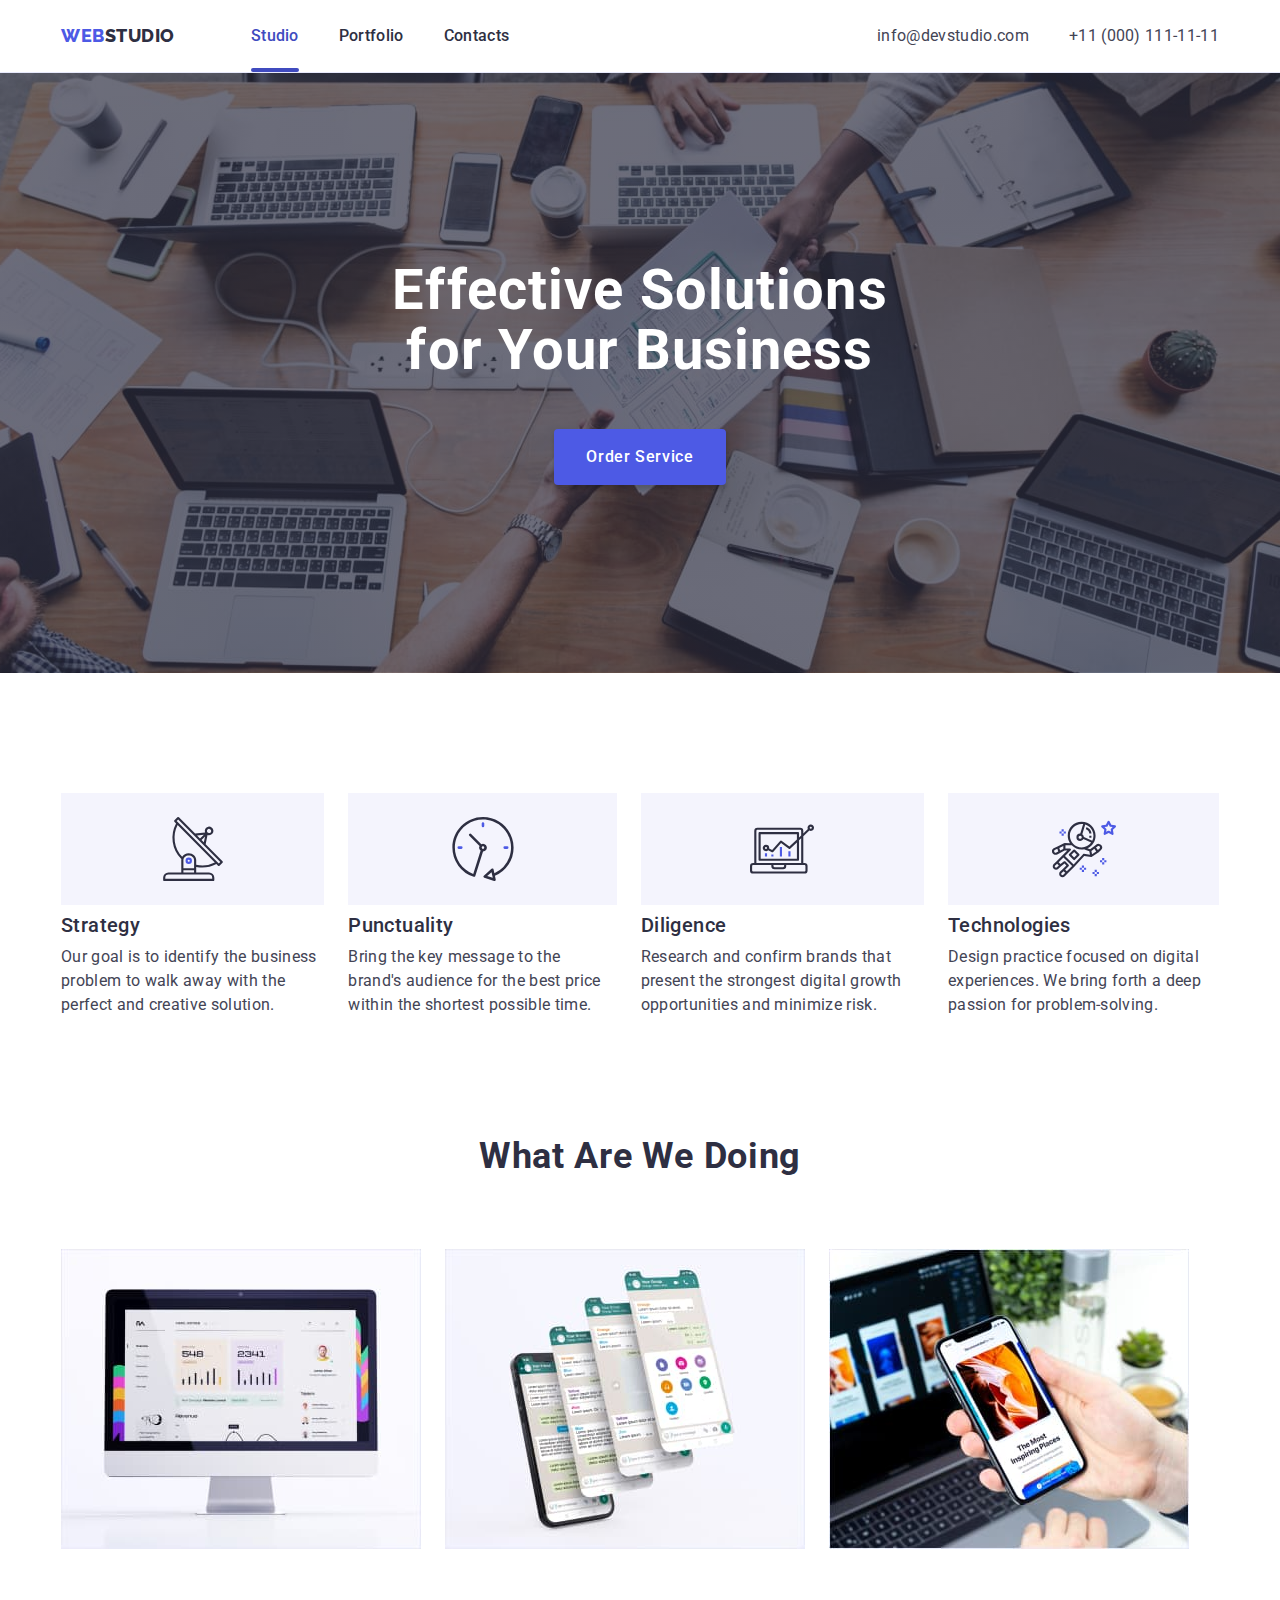
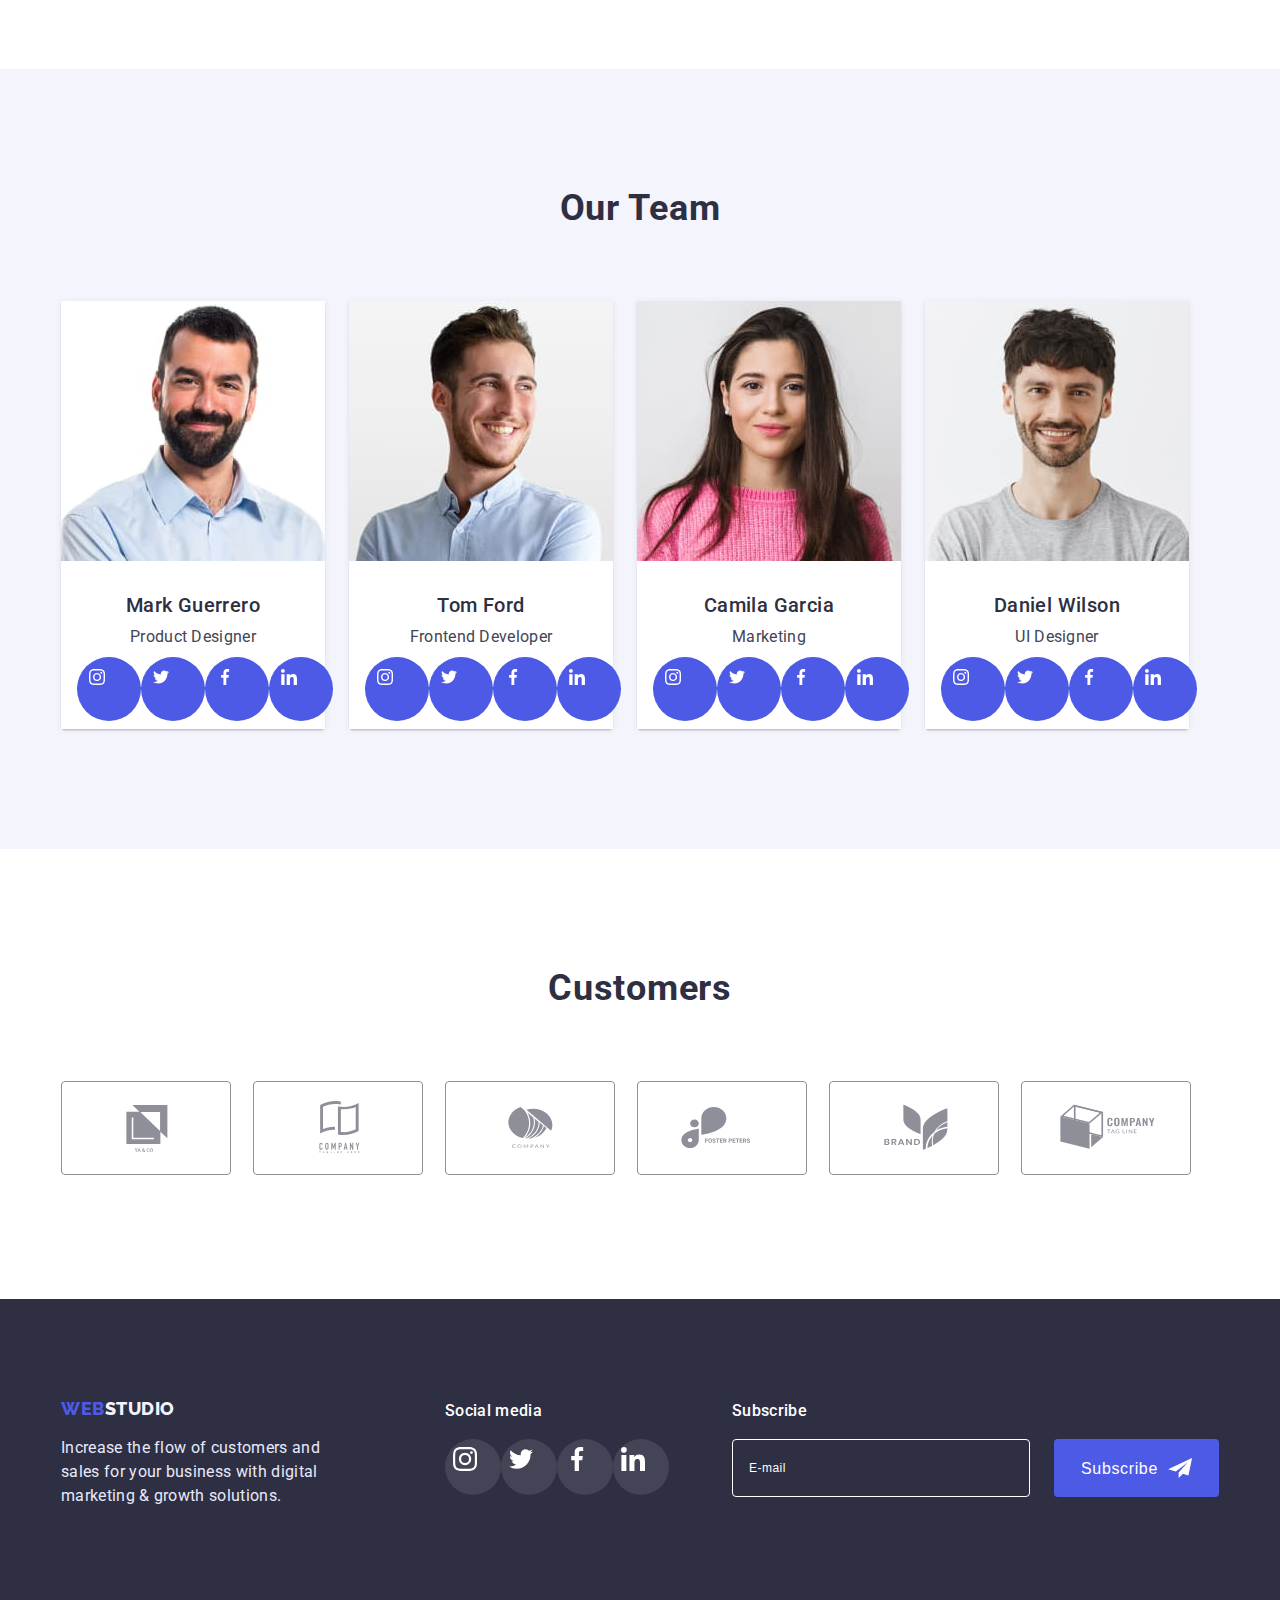
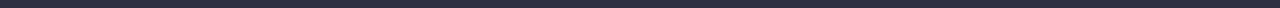
==== index.html @ dc3c27eb "Initial commit" ====
<!DOCTYPE html>
<html lang="en">
<head>
    <meta charset="UTF-8">
    <meta http-equiv="X-UA-Compatible" content="IE=edge">
    <meta name="viewport" content="width=device-width, initial-scale=1.0">
    <title>WebStudio</title>
    <link rel="stylesheet" href="https://cdnjs.cloudflare.com/ajax/libs/modern-normalize/1.1.0/modern-normalize.min.css"
        integrity="sha512-wpPYUAdjBVSE4KJnH1VR1HeZfpl1ub8YT/NKx4PuQ5NmX2tKuGu6U/JRp5y+Y8XG2tV+wKQpNHVUX03MfMFn9Q=="
        crossorigin="anonymous" referrerpolicy="no-referrer" />
    <link rel="preconnect" href="https://fonts.googleapis.com">
    <link rel="preconnect" href="https://fonts.gstatic.com" crossorigin>
    <link href="https://fonts.googleapis.com/css2?family=Raleway:wght@800&family=Roboto:wght@400;500;700;900&display=swap"
        rel="stylesheet">
    <link rel="stylesheet" href="./css/styles.css">
</head>
<body>
<header class="header">
    <div class="container header-flex">
        <nav class="header-navigation nav-flex">
            <a href="./index.html" class="header-logo link"><span class="header-partlogo">Web</span>Studio</a>
            <ul class="header-first list">
                <li class="header-item"> <a href="./index.html" class="header-link link active" >Studio</a></li>
                <li class="header-item"> <a href="./portfolio.html" class="header-link link">Portfolio</a></li>
                <li class="header-item"> <a href="" class="header-link link">Contacts</a></li>
            </ul>
        </nav>
        <address>
            <ul class="header-list list">
                <li class="header-address"> <a class="header-mail link"
                        href="mailto:info@devstudio.com">info@devstudio.com</a> </li>
                <li class="header-address"> <a class="header-tel link" href="tel:+110001111111">+11 (000) 111-11-11</a>
                </li>
            </ul>
        </address>
    </div>
</header>
    <main>
        <section class="hero">
            <div class="container">
            <h1 class="title-hero">Effective Solutions for Your Business</h1>
            <button class="button-hero" type="button" data-modal-open>Order Service</button>
            </div>
        </section>
        <section class="about">
            <div class="container">
       <h2 class="visually-hidden">Section2</h2>
            <ul class="about-list list">
            <li class="about-item icon-antenna">
                <h3 class="about-subtitle">Strategy</h3>
                <p class="about-text">
                Our goal is to identify the business problem to walk away with the perfect and creative solution.
                </p>
            </li>
            <li class="about-item icon-clock">
                <h3 class="about-subtitle">Punctuality</h3>
                <p class="about-text">
                Bring the key message to the brand's audience for the best price within the shortest possible time.
                </p>
            </li>
            <li class="about-item icon-diagramm">
                <h3 class="about-subtitle">Diligence</h3>
                <p class="about-text">
                Research and confirm brands that present the strongest digital growth opportunities and minimize risk.
                </p>
            </li>
            <li class="about-item icon-astronaut">
                <h3 class="about-subtitle">Technologies</h3>
                <p class="about-text">
                Design practice focused on digital experiences. We bring forth a deep passion for problem-solving.
                </p>
            </li>
        </ul>
            </div>
        </section>
        <section class="activity"> 
            <div class="container">
        <h2 class="activity-title">What are we doing</h2>
        <ul class="activity-list list">
            <li class="activity-item"><img src="./images/img1.jpg" alt="monitor" width="360"></li>
            <li class="activity-item"><img src="./images/img2.jpg" alt="screen" width="360"></li>
            <li class="activity-item"><img src="./images/img3.jpg" alt="phone" width="360"></li>
        </ul>
        </div>
        </section>
         <section class="team">
            <div class="container">
        <h2 class="team-title">Our Team</h2>
        <ul class="team-list list">
            <li class="team-item">
                <img src="./images/img(4).jpg" alt="member of team" width="264">
                <div class="part-card"><h3 class="team-subtitle">Mark Guerrero</h3> 
                <p class="team-text">Product Designer</p>
                <ul class="part-card-list list">
                 <li class="part-card-item"><a href="" class="part-card-link link"><svg class="part-card-icon" width="16px" height="16px">
                    <use href="./images/symbol-defs.svg#icon-instagram"></use>
                </svg></a></li>
                 <li class="part-card-item"><a href="" class="part-card-link link"><svg class="part-card-icon" width="16px" height="16px">
                    <use href="./images/symbol-defs.svg#icon-twitter"></use>
                </svg></a></li>
                 <li class="part-card-item"><a href="" class="part-card-link link"><svg class="part-card-icon" width="16px" height="16px">
                    <use href="./images/symbol-defs.svg#icon-facebook"></use>
                </svg></a></li>
                 <li class="part-card-item"><a href="" class="part-card-link link"><svg class="part-card-icon" width="16px" height="16px">
                    <use href="./images/symbol-defs.svg#icon-linkedin"></use>
                </svg></a></li>
                </ul>
                </div>
            </li>
            <li class="team-item">
                <img src="./images/img(1)(1).jpg" alt="member of team" width="264">
                <div class="part-card"><h3 class="team-subtitle">Tom Ford</h3>
                <p class="team-text">Frontend Developer</p>
                <ul class="part-card-list list">
                 <li class="part-card-item"><a href="" class="part-card-link link"><svg class="part-card-icon" width="16px" height="16px">
                    <use href="./images/symbol-defs.svg#icon-instagram"></use>
                </svg></a></li>
                 <li class="part-card-item"><a href="" class="part-card-link link"><svg class="part-card-icon" width="16px" height="16px">
                    <use href="./images/symbol-defs.svg#icon-twitter"></use>
                </svg></a></li>
                 <li class="part-card-item"><a href="" class="part-card-link link"><svg class="part-card-icon" width="16px" height="16px">
                    <use href="./images/symbol-defs.svg#icon-facebook"></use>
                </svg></a></li>
                 <li class="part-card-item"><a href="" class="part-card-link link"><svg class="part-card-icon" width="16px" height="16px">
                    <use href="./images/symbol-defs.svg#icon-linkedin"></use>
                </svg></a></li>
                </ul>
                </div>
            </li>
            <li class="team-item">
                <img src="./images/img(2)(1).jpg" alt="member of team" width="264">
                <div class="part-card"><h3 class="team-subtitle">Camila Garcia</h3> 
                <p class="team-text">Marketing</p>
                <ul class="part-card-list list">
                 <li class="part-card-item"><a href="" class="part-card-link link"><svg class="part-card-icon" width="16px" height="16px">
                    <use href="./images/symbol-defs.svg#icon-instagram"></use>
                </svg></a></li>
                 <li class="part-card-item"><a href="" class="part-card-link link"><svg class="part-card-icon" width="16px" height="16px">
                    <use href="./images/symbol-defs.svg#icon-twitter"></use>
                </svg></a></li>
                 <li class="part-card-item"><a href="" class="part-card-link link"><svg class="part-card-icon" width="16px" height="16px">
                    <use href="./images/symbol-defs.svg#icon-facebook"></use>
                </svg></a></li>
                 <li class="part-card-item"><a href="" class="part-card-link link"><svg class="part-card-icon" width="16px" height="16px">
                    <use href="./images/symbol-defs.svg#icon-linkedin"></use>
                </svg></a></li>
                </ul>
                </div>
            </li>
            <li class="team-item">
                <img src="./images/img(3)(1).jpg" alt="member of team" width="264">
                <div class="part-card"><h3 class="team-subtitle">Daniel Wilson</h3> 
                <p class="team-text">UI Designer</p>
                <ul class="part-card-list list">
                 <li class="part-card-item"><a href="" class="part-card-link link"><svg class="part-card-icon" width="16px" height="16px">
                    <use href="./images/symbol-defs.svg#icon-instagram"></use>
                </svg></a></li>
                 <li class="part-card-item"><a href="" class="part-card-link link"><svg class="part-card-icon" width="16px" height="16px">
                    <use href="./images/symbol-defs.svg#icon-twitter"></use>
                </svg></a></li>
                 <li class="part-card-item"><a href="" class="part-card-link link"><svg class="part-card-icon" width="16px" height="16px">
                    <use href="./images/symbol-defs.svg#icon-facebook"></use>
                </svg></a></li>
                 <li class="part-card-item"><a href="" class="part-card-link link"><svg class="part-card-icon" width="16px" height="16px">
                    <use href="./images/symbol-defs.svg#icon-linkedin"></use>
                </svg></a></li>
                </ul>
                </div>
            </li>
        </ul>
        </div>
        </section>
        <section class="customers">
            <div class="container">
            <h2 class="customers-title">Customers</h2>
            <ul class="customers-list list">
            <li class="customers-item"><a href="" class="customers-link link">
                <svg class="customers-icon"><use href="./images/symbol-defs.svg#icon-Logo"></use></svg>
            </a>
            </li>
            <li class="customers-item"><a href="" class="customers-link link">
                <svg class="customers-icon">
                    <use href="./images/symbol-defs.svg#icon-Logo-1"></use>
                </svg>
            </a>
            </li>
            <li class="customers-item"><a href="" class="customers-link link">
                <svg class="customers-icon">
                    <use href="./images/symbol-defs.svg#icon-Logo-2"></use>
                </svg>
            </a>
            </li>
            <li class="customers-item"><a href="" class="customers-link link">
                <svg class="customers-icon">
                    <use href="./images/symbol-defs.svg#icon-Logo-3"></use>
                </svg>
                </a>
            </li>
            <li class="customers-item"><a href="" class="customers-link link">
                <svg class="customers-icon">
                    <use href="./images/symbol-defs.svg#icon-Logo-4"></use>
                </svg>
                </a>
            </li>
            <li class="customers-item"><a href="" class="customers-link link">
                <svg class="customers-icon">
                    <use href="./images/symbol-defs.svg#icon-Logo-5"></use>
                </svg>
                </a>
            </li>
            
            </ul>

            </div>
        </section>
    </main>
    <footer class="footer">
        <div class="container footer-constraction">
        <div class="footer-first-part">   
        <a class="footer-logo link" href="./index.html"><span class="footer-partlogo">Web</span>Studio</a>
        <p class="footer-text">Increase the flow of customers and sales for your business with digital marketing & growth solutions.</p>
        </div>
        <div class="footer-seecondary-part">
        <p class="footer-subtitle">Social media</p>
        <ul class="footer-list list">
            <li class="footer-item"><a href="" class="footer-link link"><svg class="footer-icon" width="24px"
                        height="24px">
                        <use href="./images/symbol-defs.svg#icon-instagram"></use>
                    </svg></a></li>
            <li class="footer-item"><a href="" class="footer-link link"><svg class="footer-icon" width="24px"
                        height="24px">
                        <use href="./images/symbol-defs.svg#icon-twitter"></use>
                    </svg></a></li>
            <li class="footer-item"><a href="" class="footer-link link"><svg class="footer-icon" width="24px"
                        height="24px">
                        <use href="./images/symbol-defs.svg#icon-facebook"></use>
                    </svg></a></li>
            <li class="footer-item"><a href="" class="footer-link link"><svg class="footer-icon" width="24px"
                        height="24px">
                        <use href="./images/symbol-defs.svg#icon-linkedin"></use>
                    </svg></a></li>
        </ul>
        </div>
        <div class="footer-third-part">
        <form class="footer-form">
            <label for="emailf" class="footer-label">Subscribe</label>
            <div class="footer-form-flex">
            <input type="email" name="email-footer" id="emailf" class="footer-input" placeholder="E-mail" required>
            <button type="submit" class="footer-form-button">Subscribe<svg class="footer-form-icon" width="24px" height="20px"><use href="./images/symbol-defs-forms.svg#icon-send"></use></svg></button>
            </div>
        </form>
        </div>
        </div>
    </footer>
    <div class="backdrop is-hidden" data-modal>
        <div class="modal">
             <button class="modal-bottom" type="button" data-modal-close><svg class="modal-icon" width="8px" height="8px">
                <use href="./images/symbol-defs-forms.svg#icon-Vector"></use>
            </svg> </button>
             <h3 class="modal-title">Leave your contacts and we will call you back</h3>
             <form class="modal-form">
                <div class="form-group">
                <label for="name" class="modal-label">Name</label>
                <input type="text" name="name" id="name" class="modal-input" required>
                <svg class="modal-form-icon" width="18px" height="24px">
                    <use href="./images/symbol-defs-forms.svg#icon-person-black"></use></svg>
                </div>
                <div class="form-group">
                <label for="phone" class="modal-label">Phone</label>
                <input type="tel" name="phone" id="phone" class="modal-input" required>
                <svg class="modal-form-icon" width="18px" height="24px">
                    <use href="./images/symbol-defs-forms.svg#icon-phone-black"></use>
                </svg>
                </div>
                <div class="form-group">
                <label for="email" class="modal-label">Email</label>
                <input type="email" name="email" id="email" class="modal-input" required>
                <svg class="modal-form-icon" width="18px" height="24px">
                    <use href="./images/symbol-defs-forms.svg#icon-email-black"></use>
                </svg>
                </div>
                <label for="message" class="modal-label">Comment</label>
                <textarea name="message" id="message" placeholder="Text input" class="modal-textarea"></textarea>
                <input type="checkbox" class="modal-checkbox visually-hidden" id="policy" name="policy">
                <label for="policy" class="modal-checkbox-label">I accept the terms and conditions of the<a class="modal-policy" href="">Privacy Policy</a></label>
                <button type="submit" class="modal-bottom-form">Send</button>
             </form>


        </div>
    </div>
    <script src="./js/modal.js"></script>
</body>
</html>
---- css/styles.css ----
/* index.html */

:root{
    --secondary-title-color: #2E2F42;
    --main-subtitle-color:  #2E2F42;
    --main-text-color:  #434455;
    --secondary-font: 'Raleway', san-serif;
    --accent-color:#404BBF;
    --main-background: #FFFFFF;
    --transition-duration: 250ms;
    --transition-timing: cubic-bezier(0.4, 0, 0.2, 1);
}

body{
    background-color: --main-background;
    font-family: "Roboto", sans-serif;
    color:var(--main-subtitle-color);
    margin: 0;
}

.list{
list-style: none;
padding: 0;
margin: 0;

}
.link{
    text-decoration: none;
}
.container{
    max-width: 1158px;
    margin: 0 auto;
    padding-left: 15px;
    padding-right: 15px;

}

.visually-hidden {
    position: absolute;
    width: 1px;
    height: 1px;
    margin: -1px;
    border: 0;
    padding: 0;

    white-space: nowrap;
    clip-path: inset(100%);
    clip: rect(0 0 0 0);
    overflow: hidden;
}

h1,h2,h3,h4,p,ul {
margin:0;}

img{
    display:block;
    max-width:100%;
    height: auto;
} 
    /* header */
.header{
    border-bottom:1px solid #E7E9FC;
    
 
}
.header-logo {
    color: inherit;
    font-family: var(--secondary-font);
        font-weight: 800;
        font-size: 18px;
        line-height: 1.33;
        letter-spacing: 0.03em;
        text-transform: uppercase;
        margin-right: 76px;
        padding: 24px 0;
    
}
.header-partlogo {
 color: #4D5AE5;   
}

.header-first {
    display: flex;

}

.header-item:not(:last-child) {
    margin-right: 40px;

}

.header-list {
    display: flex;

}

.header-address:not(:last-child) {
    margin-right: 40px;
  
}
 
.nav-flex {
    display: flex;
   
}

.header-flex{
    display: flex;
}
 
address {
margin-left: auto;
}

   
.header-link {
    font-weight: 500;
        font-size: 16px;
        line-height: 1.5;
        letter-spacing: 0.02em;
        color: inherit;
        padding: 24px 0;
        display: block;
        position:relative;
        transition: color var(--transition-duration) var(--transition-timing);
}
.header-link.active{
    color:var(--accent-color);
}

.header-link.active::after{
    content: '';
    width: 100%;
    height: 4px;
    border-radius: 2px;
    background-color:var(--accent-color);
    position:absolute;
    left: 0;
    bottom: 0;

}

.header-link:hover,
.header-link:focus {
    color:var(--accent-color);
}

.header-mail {
    font-style: normal;
        font-weight: 400;
        font-size: 16px;
        line-height: 1.5;
        letter-spacing: 0.02em;
        color:var(--main-text-color);
        display: block;
        padding: 24px 0;
        transition: color var(--transition-duration) var(--transition-timing);
}
.header-mail:hover,
.header-mail:focus {
    color: var(--accent-color);
}

.header-tel {
    font-style: normal;
    font-weight: 400;
    font-size: 16px;
    line-height: 1.5;
    letter-spacing: 0.02em;
    color: var(--main-text-color);
    padding: 24px 0;
    display: block;
    transition: color var(--transition-duration) var(--transition-timing);
}

.header-tel:hover,
.header-tel:focus{
    color:var(--accent-color);
}
 
    /* Section Hero */

.hero {
    background-color: #2E2F42; 
    padding: 188px 0;
    background-image: linear-gradient(to right, rgba(46, 47, 66, 0.7), rgba(46, 47, 66, 0.7)), url(../images/hero-background.jpg);
    background-repeat: no-repeat;
    background-position: center;
    background-size: cover;
    max-width: 1440px;
    margin:0 auto; 

}

.title-hero {
    font-weight: 700;
    font-size: 56px;
    line-height: 1.07;
    text-align: center;
    letter-spacing: 0.02em;
    color: #FFFFFF;
    margin-bottom: 48px;
    width: 496px;
    margin-left: auto;
    margin-right: auto;
}

.button-hero {
    font-family:inherit;
    font-style: normal;
    font-weight: 500;
    font-size: 16px;
    line-height: 1.5;
    align-items: center;
    letter-spacing: 0.04em;
    color: #FFFFFF;
    background-color: #4D5AE5;
    box-shadow: 0px 4px 4px rgba(0, 0, 0, 0.15);
    border-radius: 4px;
    cursor: pointer;
    text-align: center;
    padding: 16px 32px;
    border: none;
    margin-left: auto;
    margin-right: auto;
    display: block;
    transition: background-color var(--transition-duration) var(--transition-timing);
   
    
}

 .button-hero:hover,
 .button-hero:focus {
     background-color: var(--accent-color);
 }

 

    /* Section about */

.about{
    padding: 120px 0;
}

.about-subtitle {
    font-weight: 500;
    font-size: 20px;
    line-height: 1.2;
    letter-spacing: 0.02em;
    margin-bottom: 8px;
  }

.about-text {
    font-weight: 400;
    font-size: 16px;
    line-height: 1.5;
    letter-spacing: 0.02em;    
    color:var(--main-text-color);
}

.about-list{
    display:flex;

}
 .about-item:not(:last-child) {
     margin-right: 24px;}

.about-item::before{
    content: '';
    display: block; 
    height: 112px;
    background-color: #F4F4FD;
    margin-bottom: 8px;
    background-repeat: no-repeat;
    background-position: center;
}

.icon-antenna::before{
    background-image: url(../images/antenna.svg);
    background-size: 64px;
}
.icon-clock::before {
    background-image: url(../images/clock.svg);
    background-size: 64px;
}
.icon-diagramm::before {
    background-image: url(../images/diagram.svg);
    background-size: 64px;
}
.icon-astronaut::before{
    background-image: url(../images/astronaut.svg);
    background-size: 64px;
}
    /* Section activity */

.activity {
padding-bottom: 120px;

}
.activity-title {
    font-weight: 700;
    font-size: 36px;
    line-height: 1.11;
    text-align: center;
    letter-spacing: 0.02em;
    text-transform: capitalize;   
    margin-bottom: 72px;
}
.activity-list {
    display: flex;
}
.activity-item:not(:last-child) {
    margin-right: 24px;
}

    /* Section team */

        .team {
            background-color: #F4F4FD;
            padding: 120px 0;
        }
    
        .team-title { 
            font-weight: 700;
            font-size: 36px;
            line-height: 1.11;
            text-align: center;
            letter-spacing: 0.02em;
            text-transform: capitalize;
            margin-bottom: 72px;
            }
    
        .team-subtitle {
            font-weight: 500;
            font-size: 20px;
            line-height: 1.2;
            text-align: center;
            letter-spacing: 0.02em;
            margin-bottom: 8px;
        }
    
        .team-text {
            font-weight: 400;
            font-size: 16px;
            line-height: 1.5;
            text-align: center;
            letter-spacing: 0.02em;        
            color:var(--main-text-color);
            margin-bottom: 8px;
        }

        .team-list{
            display:flex;
        }
        .team-item{
             box-shadow: 0px 1px 6px rgba(46, 47, 66, 0.08), 0px 1px 1px rgba(46, 47, 66, 0.16), 0px 2px 1px rgba(46, 47, 66, 0.08);
             border-radius: 0px 0px 4px 4px;
        }
        .team-item:not(:last-child) {
            margin-right: 24px;}

        .team-item > .part-card {
            padding: 32px 16px;
            background-color: #FFFFFF;
            }
            
        .part-card-list{
            display: flex;
        }
        .part-card-item{
            height: 40px;
            width: 40px;
        }
        .part-card-item:not(:last-child){
            margin-right: 24px;
        }
        .part-card-link{
            display:inline-block;
            width: 100%;
            height: 100%;
            border-radius: 50%;
            background-color: #4D5AE5;
            padding:12px 12px;
            color:#FFFFFF;
            transition: background-color var(--transition-duration) var(--transition-timing);
        }

        .part-card-link:hover, .part-card-link:focus{
            background-color:#404BBF;
        }
        .part-card-icon{
         fill: currentColor;
        }

        /* Section Customers */

        .customers{
            padding:120px 0 130px;
        }
        .customers-title{
            font-weight: 700;
            font-size: 36px;
            line-height: 1.11;
            text-align: center;
            letter-spacing: 0.02em;
            text-transform: capitalize;
            margin-bottom: 72px;
        }
        .customers-list{
            display:flex;
        }
        .customers-item{
            width:  168px;
            height: 88px;
        }

        .customers-item:not(:last-child){
            margin-right: 24px;
        }

        .customers-link{
            display:inline-block;
            max-width: 100%;
            max-height: 100%;
            padding: 16px 32px;
            border: 1px solid #8E8F99;
            border-radius: 4px;
            color:#8e8f99;
            transition: color var(--transition-duration) var(--transition-timing), border var(--transition-duration) var(--transition-timing);
        }
        .customers-link:hover, .customers-link:focus{
            border: 1px solid #404BBF;
            color:#404BBF;
           
        }

        
        .customers-icon{
            width: 104px;
            height: 56px;
            fill:currentColor;
          
        }
          

        /* Footer */

        .footer {
            background-color: #2E2F42;
            padding: 100px 0;
                }
                
        
        .footer-logo {
            font-family: var(--secondary-font);
            font-style: normal;
            font-weight: 800;
            font-size: 18px;
            line-height: 1.16;
            display: flex;
            align-items: center;
            letter-spacing: 0.03em;
            text-transform: uppercase;
            color: #F4F4FD;
            margin-bottom: 16px;
                }
        
        .footer-partlogo {
        color: #4D5AE5;
                }
        
        .footer-text {
            font-weight: 400;
            font-size: 16px;
            line-height: 1.5;    
            letter-spacing: 0.02em;
            color: #E7E9FC;
            display: inline-block;
            width:264px;
        }

        .footer-subtitle{
            font-weight: 500;
            font-size: 16px;
            line-height: 1.5;
            letter-spacing: 0.02em;
            color: #FFFFFF;
            margin-bottom: 16px;
        }

        .footer-constraction{
            display:flex;
        }

        .footer-first-part{
            margin-right: 120px;
        }
        
        .footer-list {
            display: flex;}

        .footer-item {
            height: 40px;
            width: 40px;
        }

        .footer-item:not(:last-child){
            margin-right: 16px;
        }
            
        .footer-link {
            display: inline-block;
            width: 100%;
            height: 100%;
            border-radius: 50%;
            background-color: #FFFFFF1A;
            padding: 8px 8px;
            color: #FFFFFF;
            transition: background-color var(--transition-duration) var(--transition-timing);
        }

        .footer-link:hover,
        .footer-link:focus {
            background-color: #31D0AA;}
            
        .footer-icon {
            fill: currentColor;
                 }
        .footer-third-part{
            margin-left: auto;
        }
        .footer-label{
            font-family: 'Roboto';
            font-style: normal;
            font-weight: 500;
            font-size: 16px;
            line-height: 24px;
            letter-spacing: 0.02em;
            color: #FFFFFF;
            margin-bottom: 16px;
            display:block;
        }
        .footer-input{
            width: 264px;
            height: 40px;
            border: 1px solid #FFFFFF;
            border-radius: 4px;
            outline: transparent;
            background-color: #2E2F42;
            color: #FFFFFF;
            padding: 8px 16px;
            margin-right: 24px;
            
        }
        .footer-input::placeholder{
            font-weight: 400;
            font-size: 12px;
            line-height: 24px;
            display: flex;
            align-items: center;
            letter-spacing: 0.04em;
            color: #FFFFFF;
        }
        .footer-form-flex{
            display:flex;
        }
        .footer-form-button{
            font-weight: 500;
            font-size: 16px;
            line-height: 1.5;
            letter-spacing: 0.04em;
            color: #FFFFFF;
            background-color: #4D5AE5;
            border-radius: 4px;
            cursor: pointer;
            padding: 8px 24px;
            border: none;
            width: 165px;
        
        }
        .footer-form-button:hover {
            background-color: var(--accent-color);
            transition: background-color var(--transition-duration) var(--transition-timing);

        }
        .footer-form-icon{

            transform: translateY(20%); 
            margin-left: 10px;
         
        }
    /* Portfolio */
    
    .portfolio {
        padding: 96px 0 120px;
    }

        .portfolio-button{
            padding: 12px 24px;
            font-family:inherit;
            font-style: normal;
            font-weight: 500;
            font-size: 16px;
            line-height: 1.5;
            display: flex;
            align-items: center;
            text-align: center;
            letter-spacing: 0.04em;
            color: #4D5AE5;
            background: #F4F4FD;
            border: 1px solid #E7E9FC;
            border-radius: 4px;
            cursor: pointer;
            transition: color var(--transition-duration) var(--transition-timing), 
            background-color var(--transition-duration) var(--transition-timing), 
            border var(--transition-duration) var(--transition-timing),
            box-shadow var(--transition-duration) var(--transition-timing);
                }
        .portfolio-button:hover,
        .portfolio-button:focus {
            color: #FFFFFF;
            background-color:var(--accent-color);
            box-shadow: 0px 3px 1px rgba(0, 0, 0, 0.1),
                0px 2px 1px rgba(0, 0, 0, 0.08),
                0px 2px 2px rgba(0, 0, 0, 0.12);
            border: 1px solid var(--accent-color);
                }

        .portfolio-subtitle{
            color:var(--main-subtitle-color);
            font-weight: 500;
            font-size: 20px;
            line-height: 1.2;
            letter-spacing: 0.02em;
                }
        .portfolio-text{
            font-weight: 400;
            font-size: 16px;
            line-height: 1.5;
            letter-spacing: 0.02em;
            color: var(--main-text-color);
                }
        .portfolio-link{
            display: block;
            transition: box-shadow var(--transition-duration) var(--transition-timing);
            
        }
        .portfolio-link:hover{
        box-shadow: 0px 1px 6px rgba(46, 47, 66, 0.08),
                0px 1px 1px rgba(46, 47, 66, 0.16),
                0px 2px 1px rgba(46, 47, 66, 0.08);
        
        }

        .portfolio-list-btn{
            display:flex;
            padding-left: 0;
            margin-bottom: 72px;
            justify-content: center;
            
        }

       
        .portfolio-item-btn:not(:last-child) {
            margin-right: 24px;

        }
 
        .portfolio-list{
            display: flex;
            flex-wrap: wrap;
        
        }
        
        .portfolio-item {
           width: 360px; 
           margin-right: 24px;  
           margin-bottom: 48px;
          
        }
        .portfolio-item:nth-child(3n){
            margin-right: 0; }

        .portfolio-item:nth-last-child(-n + 3) {
            margin-bottom: 0;
                }

                
.portfolio-link > .part-card {
            padding:32px 16px; 
            border-bottom: 1px solid #E7E9FC;
            border-left: 1px solid #E7E9FC;
            border-right: 1px solid #E7E9FC;


        }
        .cardoverlay{
        position: relative; 
        overflow: hidden; 
       }
        
        .nonvisieble{
        font-weight: 400;
        font-size: 16px;
        line-height: 1.5;
        letter-spacing: 0.02em;
        color: #F4F4FD;
        position: absolute;
        width: 100%;
        height: 100%;
        top:0;
        transform:translateY(100%) ;
        padding: 40px 32px;
        opacity: 0;
        background-color:#4D5AE5;
        transition: transform var(--transition-duration) var(--transition-timing);
       }
        .portfolio-link:hover .nonvisieble {
            opacity:1;
            transform: translateY(0%);
        }
        .portfolio-link:focus .nonvisieble {
            opacity: 1;
            transform: translateY(0%);
        }
     

        /* Modalka */
        .backdrop{
            position: fixed;
            top:0;
            left:0;
            width:100%;
            height:100%;
            background-color: rgba(46, 47, 66, 0.4);
            opacity: 1;
            transition: opacity var(--transition-duration) var(--transition-timing);

        }
        .backdrop.is-hidden{
            opacity: 0;
            pointer-events: none;
        }

        .backdrop.is-hidden .modal{
            transform: translate(-50%, -50%) scale(0.01);

        }
        .modal{
            position: absolute;
            width: 408px;
            min-height: 576px;
            padding: 72px 24px 24px;
            left: 50%;
            top: 50%; 
            transform: translate(-50%, -50%) scale(1); 
            background: #FCFCFC;
            box-shadow: 0px 1px 1px rgba(0, 0, 0, 0.14), 0px 1px 3px rgba(0, 0, 0, 0.12), 0px 2px 1px rgba(0, 0, 0, 0.2);
            border-radius: 4px;
            transition: transform var(--transition-duration) var(--transition-timing);
        }
        .modal-bottom{
            position: absolute;
            right:24px;
            top:24px;
            width: 24px;
            height: 24px;
            border-radius: 50%;
            background-color: #E7E9FC;
            border: 1px solid rgba(0, 0, 0, 0.1);
            color: black;
            transition: background-color var(--transition-duration) var(--transition-timing);
        
        }
        .modal-icon{
            position:absolute;
            left: 50%;
            top: 50%;
            transform: translate(-50%, -50%);
            fill: currentColor;
            transition: fill var(--transition-duration) var(--transition-timing);

        }
        .modal-bottom:hover, .modal-bottom:hover{
            background-color: var(--accent-color);
            color:#FFFFFF;
        }
        .modal-title {
            font-weight: 500;
            font-size: 16px; 
            line-height: 1.5; 
            text-align: center; 
            letter-spacing: 0.02em;
            color: #2E2F42;  
            margin-bottom: 16px;
        }

        .modal-input{
            width:100%;
            height:40px;
            border: 1px solid rgba(46, 47, 66, 0.4);
            border-radius: 4px;
            padding-left: 38px;
            padding-right: 16px;
            outline: transparent;
            transition: border var(--transition-duration) var(--transition-timing);
        }
        .modal-input:focus{
            border: 1px solid #4D5AE5;
        }
        .modal-input:focus + .modal-form-icon{
            fill:#4D5AE5;

        }
        .modal-textarea{
            width:100%;
            min-height:120px;
            padding:8px 16px;
            margin-bottom: 16px;
            border: 1px solid rgba(46, 47, 66, 0.4);
            border-radius: 4px;
            resize: none;
            outline: transparent;
            transition: border var(--transition-duration) var(--transition-timing);
        }
        .modal-textarea:focus{
            border: 1px solid #4D5AE5;
        }
        .modal-textarea::placeholder{
            font-weight: 400;
            font-size: 12px;
            line-height: 14px;
            letter-spacing: 0.04em;
            color: rgba(46, 47, 66, 0.4);
        }
        .modal-bottom-form{
            font-family: inherit;
                font-style: normal;
                font-weight: 500;
                font-size: 16px;
                line-height: 1.5;
                align-items: center;
                letter-spacing: 0.04em;
                color: #FFFFFF;
                background-color: #4D5AE5;
                box-shadow: 0px 4px 4px rgba(0, 0, 0, 0.15);
                border-radius: 4px;
                cursor: pointer;
                text-align: center;
                padding: 16px 32px;
                border: none;
                margin-left: auto;
                margin-right: auto;
                display: block;
                width: 169px;
                transition: background-color var(--transition-duration) var(--transition-timing);
        }
        .modal-bottom-form:hover,
        .modal-bottom-form:focus {
            background-color: var(--accent-color);
        }
        
        .modal-label{
            font-family: 'Roboto';
            font-style: normal;
            font-weight: 400;
            font-size: 12px;
            line-height: 1.166;
            letter-spacing: 0.04em;
            color: #8E8F99;
            margin-bottom: 4px;
            display: block;
        }
        .form-group{
            position: relative;
            margin-bottom: 8px;
        }

        .modal-form-icon{
            position: absolute;
            left:16px;
            top:27px;
            transition: fill var(--transition-duration) var(--transition-timing);

        }
        .modal-form-icon{
            fill:#2E2F42;
        }
        .modal-checkbox-label{
            font-weight: 400;
            font-size: 12px;
            line-height: 1.166;
            letter-spacing: 0.04em;
            color: #8E8F99;
            display: flex;
            margin-bottom: 24px;
            align-items: center;
        }
        .modal-checkbox-label::before{
            content: "";
            width: 16px;
            height: 16px;
            border: 1px solid rgba(46, 47, 66, 0.4);
            border-radius: 2px;
            margin-right: 8px;
        }
        .modal-checkbox:checked + .modal-checkbox-label::before {
            background-color:#404BBF;
            border: 1px solid#404BBF;
            background-image: url(../images/checked.svg);
            background-repeat: no-repeat;
            background-position: center;
        }
        .modal-policy{
            color:rgba(77, 90, 229, 1);
            font-size: 12px;
            margin-left: 4px;
        }
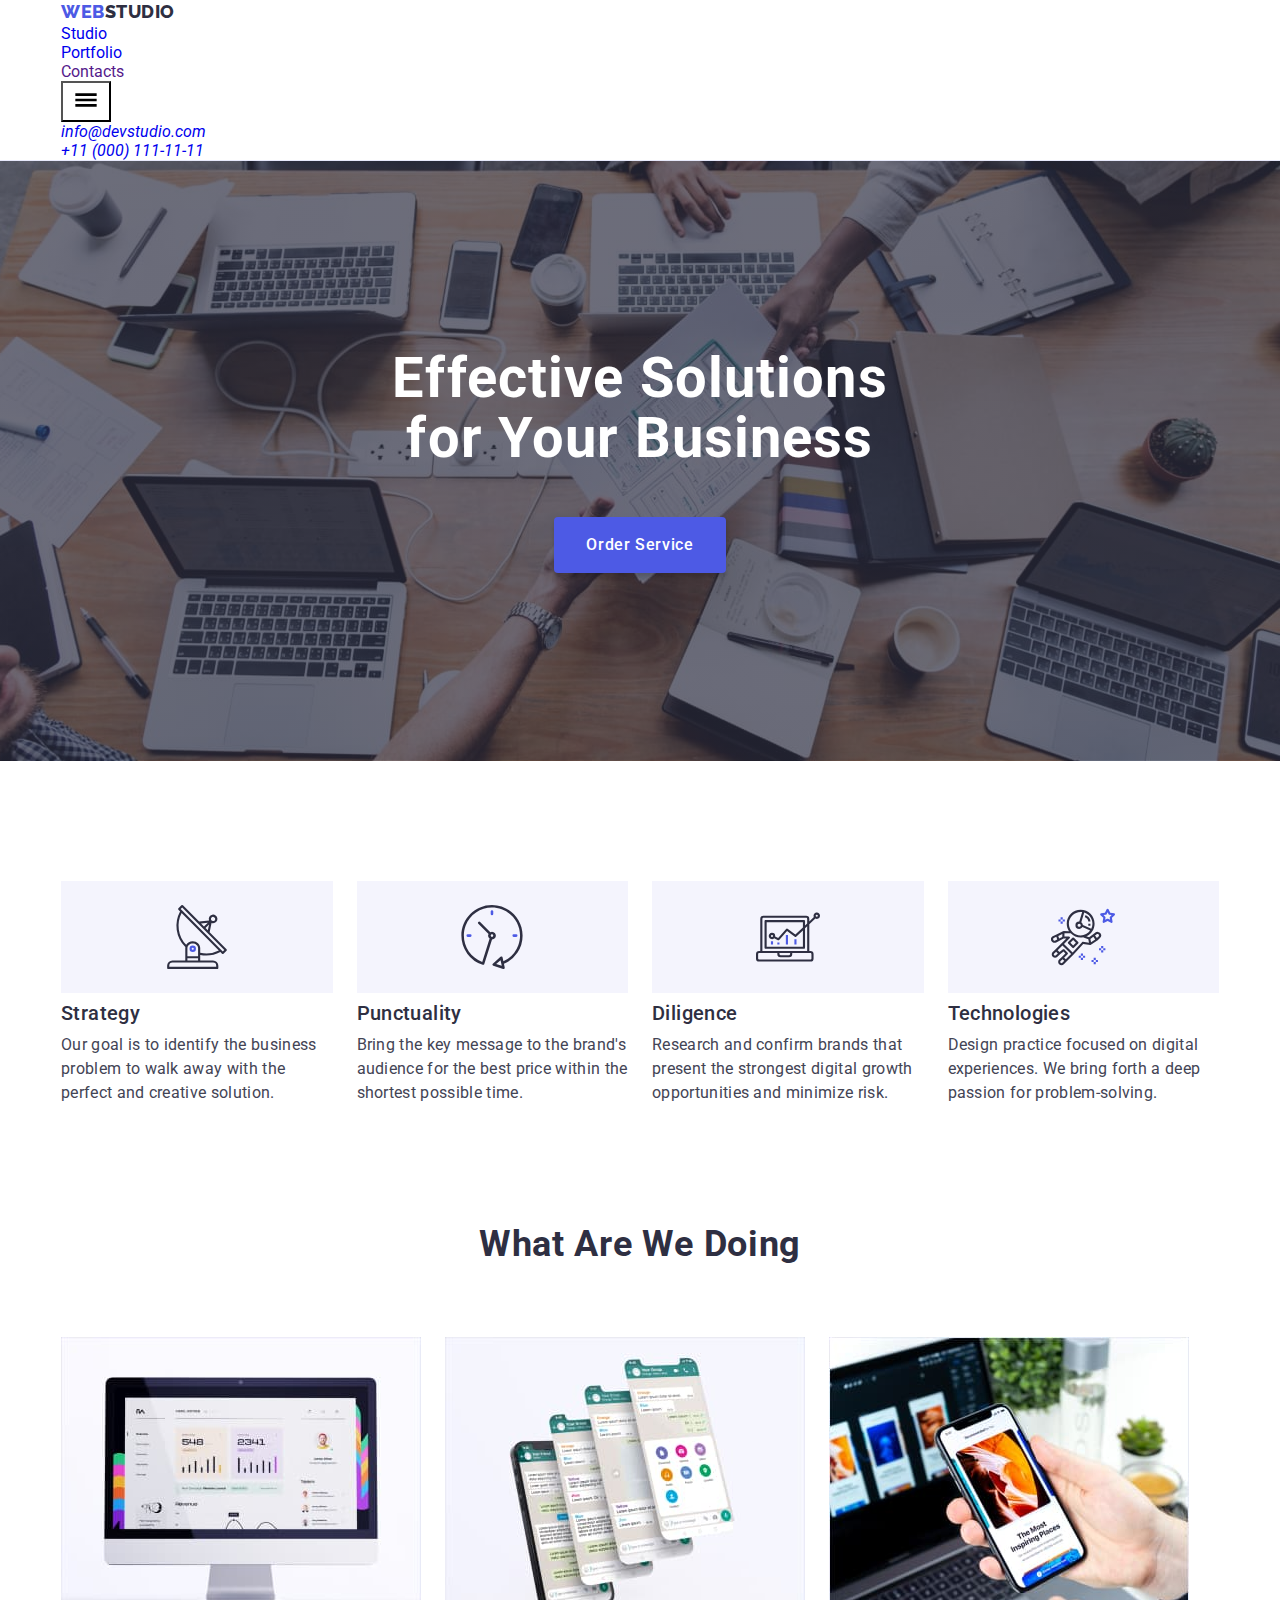
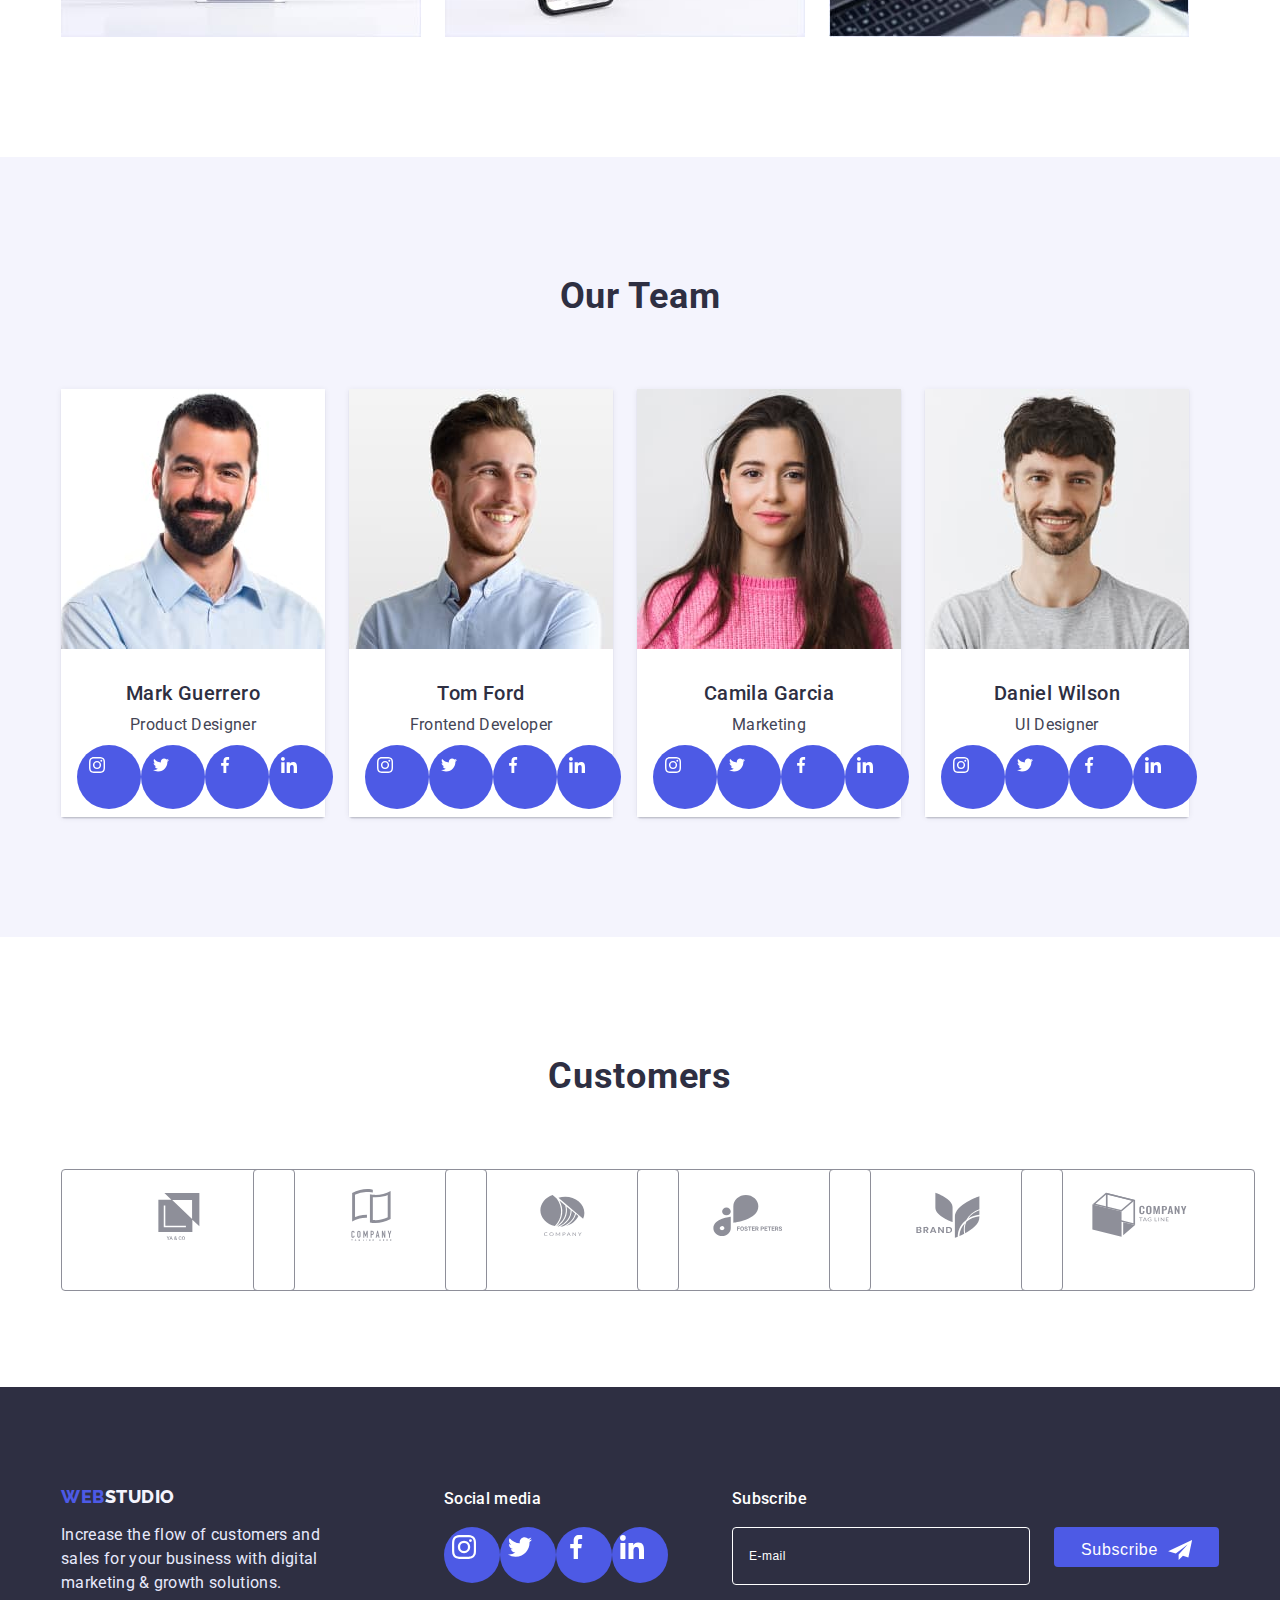
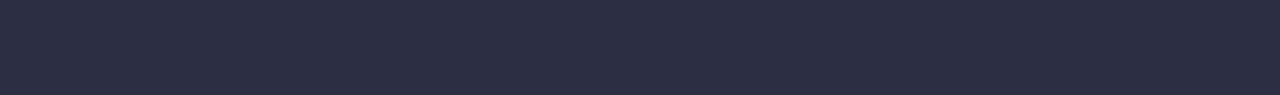
==== commit d82ed6ad: "bbb" ====
--- a/index.html
+++ b/index.html
@@ -13,6 +13,9 @@
     <link href="https://fonts.googleapis.com/css2?family=Raleway:wght@800&family=Roboto:wght@400;500;700;900&display=swap"
         rel="stylesheet">
     <link rel="stylesheet" href="./css/styles.css">
+    <link rel="stylesheet" href="./css/mobile-large.css">
+    <link rel="stylesheet" href="./css/tablet.css">
+    <link rel="stylesheet" href="./css/desktop.css">
 </head>
 <body>
 <header class="header">
@@ -25,6 +28,9 @@
                 <li class="header-item"> <a href="" class="header-link link">Contacts</a></li>
             </ul>
         </nav>
+        <button type="button" class="header-burger-button"><svg width="32px" height="32px" class="header-burger-icon">
+                <use href="./images/symbol-defs-forms.svg#icon-menu_burger"></use>
+            </svg></button>
         <address>
             <ul class="header-list list">
                 <li class="header-address"> <a class="header-mail link"
@@ -34,14 +40,14 @@
             </ul>
         </address>
     </div>
-</header>
+</header> 
     <main>
         <section class="hero">
             <div class="container">
             <h1 class="title-hero">Effective Solutions for Your Business</h1>
             <button class="button-hero" type="button" data-modal-open>Order Service</button>
             </div>
-        </section>
+        </section> 
         <section class="about">
             <div class="container">
        <h2 class="visually-hidden">Section2</h2>
@@ -72,7 +78,7 @@
             </li>
         </ul>
             </div>
-        </section>
+        </section> 
         <section class="activity"> 
             <div class="container">
         <h2 class="activity-title">What are we doing</h2>
@@ -83,8 +89,8 @@
         </ul>
         </div>
         </section>
-         <section class="team">
-            <div class="container">
+        <section class="team">
+            <div class="container tablet">
         <h2 class="team-title">Our Team</h2>
         <ul class="team-list list">
             <li class="team-item">
@@ -171,7 +177,7 @@
         </div>
         </section>
         <section class="customers">
-            <div class="container">
+            <div class="container tablet">
             <h2 class="customers-title">Customers</h2>
             <ul class="customers-list list">
             <li class="customers-item"><a href="" class="customers-link link">
@@ -212,10 +218,11 @@
             </ul>
 
             </div>
-        </section>
+        </section> 
     </main>
     <footer class="footer">
-        <div class="container footer-constraction">
+        <div class="container footer-constraction tablet">
+        <div class="footer-flex-tablet">
         <div class="footer-first-part">   
         <a class="footer-logo link" href="./index.html"><span class="footer-partlogo">Web</span>Studio</a>
         <p class="footer-text">Increase the flow of customers and sales for your business with digital marketing & growth solutions.</p>
@@ -241,6 +248,7 @@
                     </svg></a></li>
         </ul>
         </div>
+        </div>
         <div class="footer-third-part">
         <form class="footer-form">
             <label for="emailf" class="footer-label">Subscribe</label>
--- a/css/styles.css
+++ b/css/styles.css
@@ -29,7 +29,7 @@
     text-decoration: none;
 }
 .container{
-    max-width: 1158px;
+    width: 100%;
     margin: 0 auto;
     padding-left: 15px;
     padding-right: 15px;
@@ -72,7 +72,7 @@
         line-height: 1.33;
         letter-spacing: 0.03em;
         text-transform: uppercase;
-        margin-right: 76px;
+        /* margin-right: 76px; */
         padding: 24px 0;
     
 }
@@ -80,7 +80,7 @@
  color: #4D5AE5;   
 }
 
-.header-first {
+/* .header-first {
     display: flex;
 
 }
@@ -98,9 +98,9 @@
 .header-address:not(:last-child) {
     margin-right: 40px;
   
-}
+} */
  
-.nav-flex {
+/* .nav-flex {
     display: flex;
    
 }
@@ -111,10 +111,10 @@
  
 address {
 margin-left: auto;
-}
+} */
 
    
-.header-link {
+/* .header-link {
     font-weight: 500;
         font-size: 16px;
         line-height: 1.5;
@@ -139,9 +139,9 @@
     left: 0;
     bottom: 0;
 
-}
-
-.header-link:hover,
+} */
+
+/* .header-link:hover,
 .header-link:focus {
     color:var(--accent-color);
 }
@@ -160,9 +160,9 @@
 .header-mail:hover,
 .header-mail:focus {
     color: var(--accent-color);
-}
-
-.header-tel {
+} */
+
+/* .header-tel {
     font-style: normal;
     font-weight: 400;
     font-size: 16px;
@@ -177,13 +177,34 @@
 .header-tel:hover,
 .header-tel:focus{
     color:var(--accent-color);
+} */
+.header-burger-button{
+    background-color:#FFFFFF;
+    /* border: none; */
+    display: block; 
+    width: 50px;
+    /* margin-right: auto; */
+}
+@media screen and (max-width: 768px) {
+    .header-first{
+        display:none;
+    }
+    .header-list{
+        display:none;
+    }
+    .header-flex{
+        display: flex;
+        justify-content: space-between;
+        align-items: center;
+    } 
+
 }
  
     /* Section Hero */
 
 .hero {
     background-color: #2E2F42; 
-    padding: 188px 0;
+    padding: 112px 0;
     background-image: linear-gradient(to right, rgba(46, 47, 66, 0.7), rgba(46, 47, 66, 0.7)), url(../images/hero-background.jpg);
     background-repeat: no-repeat;
     background-position: center;
@@ -195,15 +216,19 @@
 
 .title-hero {
     font-weight: 700;
-    font-size: 56px;
-    line-height: 1.07;
+    font-size: 36px;
+    line-height: 1.11;
     text-align: center;
     letter-spacing: 0.02em;
     color: #FFFFFF;
-    margin-bottom: 48px;
-    width: 496px;
+    margin-bottom: 72px;
     margin-left: auto;
     margin-right: auto;
+}
+@media screen and (max-width: 480px){
+.title-hero{
+    max-width: 320px;
+}
 }
 
 .button-hero {
@@ -240,62 +265,46 @@
     /* Section about */
 
 .about{
-    padding: 120px 0;
+    padding: 96px 0;
 }
 
 .about-subtitle {
-    font-weight: 500;
-    font-size: 20px;
-    line-height: 1.2;
+    font-weight: 700;
+    font-size: 36px;
+    line-height: 1.11;
     letter-spacing: 0.02em;
     margin-bottom: 8px;
+    text-align: center;
   }
 
 .about-text {
-    font-weight: 400;
+    font-weight: 500;
     font-size: 16px;
     line-height: 1.5;
     letter-spacing: 0.02em;    
     color:var(--main-text-color);
-}
-
+    text-align: center;
+    max-width:100%;
+    display: inline-block;
+}
+@media screen and (max-width: 767px) {
+.about-text {
+    padding-bottom: 72px;
+    }
+}
+
+.about-item{
+    width:100%;
+}
 .about-list{
-    display:flex;
-
-}
- .about-item:not(:last-child) {
-     margin-right: 24px;}
-
-.about-item::before{
-    content: '';
-    display: block; 
-    height: 112px;
-    background-color: #F4F4FD;
-    margin-bottom: 8px;
-    background-repeat: no-repeat;
-    background-position: center;
-}
-
-.icon-antenna::before{
-    background-image: url(../images/antenna.svg);
-    background-size: 64px;
-}
-.icon-clock::before {
-    background-image: url(../images/clock.svg);
-    background-size: 64px;
-}
-.icon-diagramm::before {
-    background-image: url(../images/diagram.svg);
-    background-size: 64px;
-}
-.icon-astronaut::before{
-    background-image: url(../images/astronaut.svg);
-    background-size: 64px;
-}
+    width:100%;
+}
+
     /* Section activity */
 
 .activity {
 padding-bottom: 120px;
+display:none;
 
 }
 .activity-title {
@@ -318,7 +327,7 @@
 
         .team {
             background-color: #F4F4FD;
-            padding: 120px 0;
+            padding: 96px 0;
         }
     
         .team-title { 
@@ -350,15 +359,22 @@
             margin-bottom: 8px;
         }
 
-        .team-list{
-            display:flex;
-        }
+        
         .team-item{
              box-shadow: 0px 1px 6px rgba(46, 47, 66, 0.08), 0px 1px 1px rgba(46, 47, 66, 0.16), 0px 2px 1px rgba(46, 47, 66, 0.08);
              border-radius: 0px 0px 4px 4px;
         }
+
+        @media screen and (max-width: 767px) {
         .team-item:not(:last-child) {
-            margin-right: 24px;}
+             margin-bottom: 72px;}
+        .team-item {
+            width: 264px;
+            margin-left: auto;
+            margin-right: auto;
+        }
+}
+
 
         .team-item > .part-card {
             padding: 32px 16px;
@@ -396,7 +412,7 @@
         /* Section Customers */
 
         .customers{
-            padding:120px 0 130px;
+            padding:96px 0;
         }
         .customers-title{
             font-weight: 700;
@@ -407,22 +423,16 @@
             text-transform: capitalize;
             margin-bottom: 72px;
         }
-        .customers-list{
-            display:flex;
-        }
+    
         .customers-item{
-            width:  168px;
+            width:  190px;
             height: 88px;
-        }
-
-        .customers-item:not(:last-child){
-            margin-right: 24px;
         }
 
         .customers-link{
             display:inline-block;
-            max-width: 100%;
-            max-height: 100%;
+            width: 100%;
+            height: 100%;
             padding: 16px 32px;
             border: 1px solid #8E8F99;
             border-radius: 4px;
@@ -437,18 +447,43 @@
 
         
         .customers-icon{
-            width: 104px;
+            width: 110px;
             height: 56px;
             fill:currentColor;
+            display: block;
+            margin-right: auto;
+            margin-left: auto;
           
         }
-          
+        @media screen and (max-width: 425px) {
+        .customers-item{
+        margin-bottom: 72px;
+        margin-left: auto;
+        margin-right: auto;
+        }
+        
+        }
+        @media screen and (min-width: 426px) and (max-width: 767px){
+        .customers-list{
+        display: flex;
+        flex-wrap: wrap;
+        justify-content: center;}
+        .customers-item:nth-child(2n+1){
+        margin-right: 16px;
+        }
+        .customers-item{
+        margin-bottom: 72px;
+        }
+        .customers-item:nth-last-child(-n+2) {
+        margin-bottom: 0;
+        }
+}
 
         /* Footer */
 
         .footer {
             background-color: #2E2F42;
-            padding: 100px 0;
+            padding: 96px 0;
                 }
                 
         
@@ -458,12 +493,12 @@
             font-weight: 800;
             font-size: 18px;
             line-height: 1.16;
-            display: flex;
-            align-items: center;
+            /* align-items: center; */
             letter-spacing: 0.03em;
             text-transform: uppercase;
             color: #F4F4FD;
             margin-bottom: 16px;
+            display: block;
                 }
         
         .footer-partlogo {
@@ -476,8 +511,7 @@
             line-height: 1.5;    
             letter-spacing: 0.02em;
             color: #E7E9FC;
-            display: inline-block;
-            width:264px;
+            display:block; 
         }
 
         .footer-subtitle{
@@ -487,14 +521,7 @@
             letter-spacing: 0.02em;
             color: #FFFFFF;
             margin-bottom: 16px;
-        }
-
-        .footer-constraction{
-            display:flex;
-        }
-
-        .footer-first-part{
-            margin-right: 120px;
+            display: block;
         }
         
         .footer-list {
@@ -514,7 +541,7 @@
             width: 100%;
             height: 100%;
             border-radius: 50%;
-            background-color: #FFFFFF1A;
+            background-color: #4D5AE5;
             padding: 8px 8px;
             color: #FFFFFF;
             transition: background-color var(--transition-duration) var(--transition-timing);
@@ -527,9 +554,9 @@
         .footer-icon {
             fill: currentColor;
                  }
-        .footer-third-part{
+        /* .footer-third-part{
             margin-left: auto;
-        }
+        } */
         .footer-label{
             font-family: 'Roboto';
             font-style: normal;
@@ -542,7 +569,6 @@
             display:block;
         }
         .footer-input{
-            width: 264px;
             height: 40px;
             border: 1px solid #FFFFFF;
             border-radius: 4px;
@@ -550,7 +576,6 @@
             background-color: #2E2F42;
             color: #FFFFFF;
             padding: 8px 16px;
-            margin-right: 24px;
             
         }
         .footer-input::placeholder{
@@ -561,9 +586,6 @@
             align-items: center;
             letter-spacing: 0.04em;
             color: #FFFFFF;
-        }
-        .footer-form-flex{
-            display:flex;
         }
         .footer-form-button{
             font-weight: 500;
@@ -577,6 +599,9 @@
             padding: 8px 24px;
             border: none;
             width: 165px;
+            height:40px;
+            display:block;
+
         
         }
         .footer-form-button:hover {
@@ -586,10 +611,52 @@
         }
         .footer-form-icon{
 
-            transform: translateY(20%); 
-            margin-left: 10px;
-         
-        }
+            transform: translateY(25%); 
+            margin-left: 10px; 
+      
+        }
+        .footer-first-part {
+            max-width: 268px;
+        }
+        .footer-seecondary-part{
+            max-width: 208px;
+        }
+        @media screen and (max-width: 767px) {
+        .footer-logo {
+            text-align: center;}
+        .footer-text{
+            width:100%;
+        }
+        .footer-first-part{
+            margin-left: auto;
+            margin-right: auto;
+            margin-bottom: 72px;
+        }
+        .footer-seecondary-part{
+            margin-left: auto;
+            margin-right: auto;
+            margin-bottom: 72px; 
+        }
+        .footer-subtitle{
+            text-align: center;
+        }
+        .footer-third-part{
+            width: 100%;
+        }
+        .footer-label{
+            text-align: center;
+        }
+        .footer-input{
+            width: 100%;
+            margin-bottom: 16px;
+        }
+        .footer-form-button{
+            margin-left: auto;
+            margin-right: auto;
+            display: block;
+        }
+
+}
     /* Portfolio */
     
     .portfolio {
@@ -736,6 +803,8 @@
             background-color: rgba(46, 47, 66, 0.4);
             opacity: 1;
             transition: opacity var(--transition-duration) var(--transition-timing);
+            padding: 96px 18px 114px;
+            overflow-y: scroll;
 
         }
         .backdrop.is-hidden{
@@ -748,13 +817,10 @@
 
         }
         .modal{
-            position: absolute;
-            width: 408px;
-            min-height: 576px;
-            padding: 72px 24px 24px;
-            left: 50%;
-            top: 50%; 
-            transform: translate(-50%, -50%) scale(1); 
+            position: relative;
+            width: 100%;
+            min-height: 586px;
+            padding: 72px 16px 24px;
             background: #FCFCFC;
             box-shadow: 0px 1px 1px rgba(0, 0, 0, 0.14), 0px 1px 3px rgba(0, 0, 0, 0.12), 0px 2px 1px rgba(0, 0, 0, 0.2);
             border-radius: 4px;
@@ -916,4 +982,15 @@
             color:rgba(77, 90, 229, 1);
             font-size: 12px;
             margin-left: 4px;
-        }+        }
+         @media screen and (min-width: 426px) and (max-width: 768px){
+        .modal{
+            width:392px;
+            margin-left: auto;
+            margin-right: auto;
+            }
+        .backdrop{
+            overflow-y: scroll;
+        }
+
+         }--- a/css/mobile-large.css
+++ b/css/mobile-large.css
@@ -0,0 +1,9 @@
+@media screen and (min-width: 480px) {
+    .container {
+        max-width: 426px;
+            }
+    .title-hero{
+        width: 320px;
+    }        
+    
+}--- a/css/tablet.css
+++ b/css/tablet.css
@@ -0,0 +1,100 @@
+@media screen and (min-width: 768px) {
+    .container {
+        max-width: 766px;
+    }
+    .title-hero {
+        width: 496px;
+        font-size: 56px;
+        line-height: 1.07;
+        margin-bottom: 36px;
+    }
+    .customers-item{
+        width:  168px;
+        height: 88px;}
+    .customers-icon{
+        width: 104px;
+        height: 56px;
+        fill:currentColor;}
+    .footer-flex-tablet{
+        display: flex;
+    }
+    .footer-form-flex{
+         display:flex;}
+    .about-subtitle {
+        text-align: start;
+        }
+    
+    .about-text {
+        text-align: start;
+        }
+    .modal{
+        padding: 72px 24px 24px;  
+        width: 408px;
+        
+    }
+}
+
+@media screen and (min-width: 768px) and (max-width: 1200px){
+    .about-list {
+            display: flex;
+            flex-wrap: wrap;
+            justify-content: space-between;
+        }
+    
+        .about-item {
+            width: 356px;
+            margin-bottom: 72px;
+        }
+    
+        .about-item:nth-child(2n+1) {
+            margin-right: 24px;
+    
+        }
+    
+        .about-item:nth-last-child(-n+2) {
+            margin-bottom: 0;
+        }
+
+        .container.tablet{
+            max-width: 582px;
+        }
+        .team-list{
+            display: flex;
+            flex-wrap: wrap;
+            justify-content: space-between;
+        }
+        .team-item{
+            margin-bottom: 64px;
+        }
+        .team-item:nth-last-child(-n+2) {
+            margin-bottom: 0;}
+
+        .customers-list{
+        display: flex;
+        flex-wrap: wrap;
+        justify-content: center;}
+        .customers-item{
+        margin-bottom: 72px;
+        margin-right: 24px;
+        }
+        .customers-item:nth-last-child(-n+3) {
+        margin-bottom: 0;
+        }
+        .customers-item:nth-child(3n+3){
+        margin-right: 0;
+        }
+        .footer-first-part {
+            margin-right: 24px;
+        }
+        .footer-flex-tablet{
+         margin-bottom: 72px;}
+         .footer-input{
+        margin-right: 24px;
+         }
+        .backdrop{
+        padding: 96px 180px 336px;}
+        .modal{
+        margin-left: auto;
+        margin-right: auto;
+        }
+}--- a/css/desktop.css
+++ b/css/desktop.css
@@ -0,0 +1,99 @@
+@media screen and (min-width: 1200px) {
+    .container {
+        max-width: 1158px;
+    }
+    .hero{
+        padding: 188px 0;
+    } 
+    .title-hero {
+    margin-bottom: 48px;
+         }
+    .about{
+    padding: 120px 0;
+    }
+    .about-subtitle{
+    font-weight: 500;
+    font-size: 20px;
+    line-height: 1.2;
+    }
+    .about-text {
+    font-weight: 400;
+    }
+    .about-list{
+    display:flex;
+
+}
+ .about-item:not(:last-child) {
+     margin-right: 24px;}
+
+.about-item::before{
+    content: '';
+    display: block; 
+    height: 112px;
+    background-color: #F4F4FD;
+    margin-bottom: 8px;
+    background-repeat: no-repeat;
+    background-position: center;
+}
+
+.icon-antenna::before{
+    background-image: url(../images/antenna.svg);
+    background-size: 64px;
+}
+.icon-clock::before {
+    background-image: url(../images/clock.svg);
+    background-size: 64px;
+}
+.icon-diagramm::before {
+    background-image: url(../images/diagram.svg);
+    background-size: 64px;
+}
+.icon-astronaut::before{
+    background-image: url(../images/astronaut.svg);
+    background-size: 64px;
+}
+.activity {
+    display: block;}
+.team {
+     padding: 120px 0;
+ }
+
+.team-list {
+    display: flex;}
+.team-item:not(:last-child) {
+    margin-right: 24px;
+ }
+.customers {
+    padding: 120px 0 130px;
+  }
+.customers-item:not(:last-child) {
+    margin-right: 24px;}
+.customers-list {
+    display: flex;}
+.footer {
+    padding: 100px 0;
+}
+.footer-constraction {
+    display: flex;
+} 
+
+.footer-first-part {
+    margin-right: 120px;
+   }
+.footer-input {
+    width: 264px;
+    margin-right: 24px;
+}
+.footer-flex-tablet {
+    margin-right: 80px;
+}
+.modal {
+    position: absolute;
+    width: 408px;
+    min-height: 576px;
+    padding: 72px 24px 24px;
+    left: 50%;
+    top: 50%;
+    transform: translate(-50%, -50%) scale(1);
+}
+}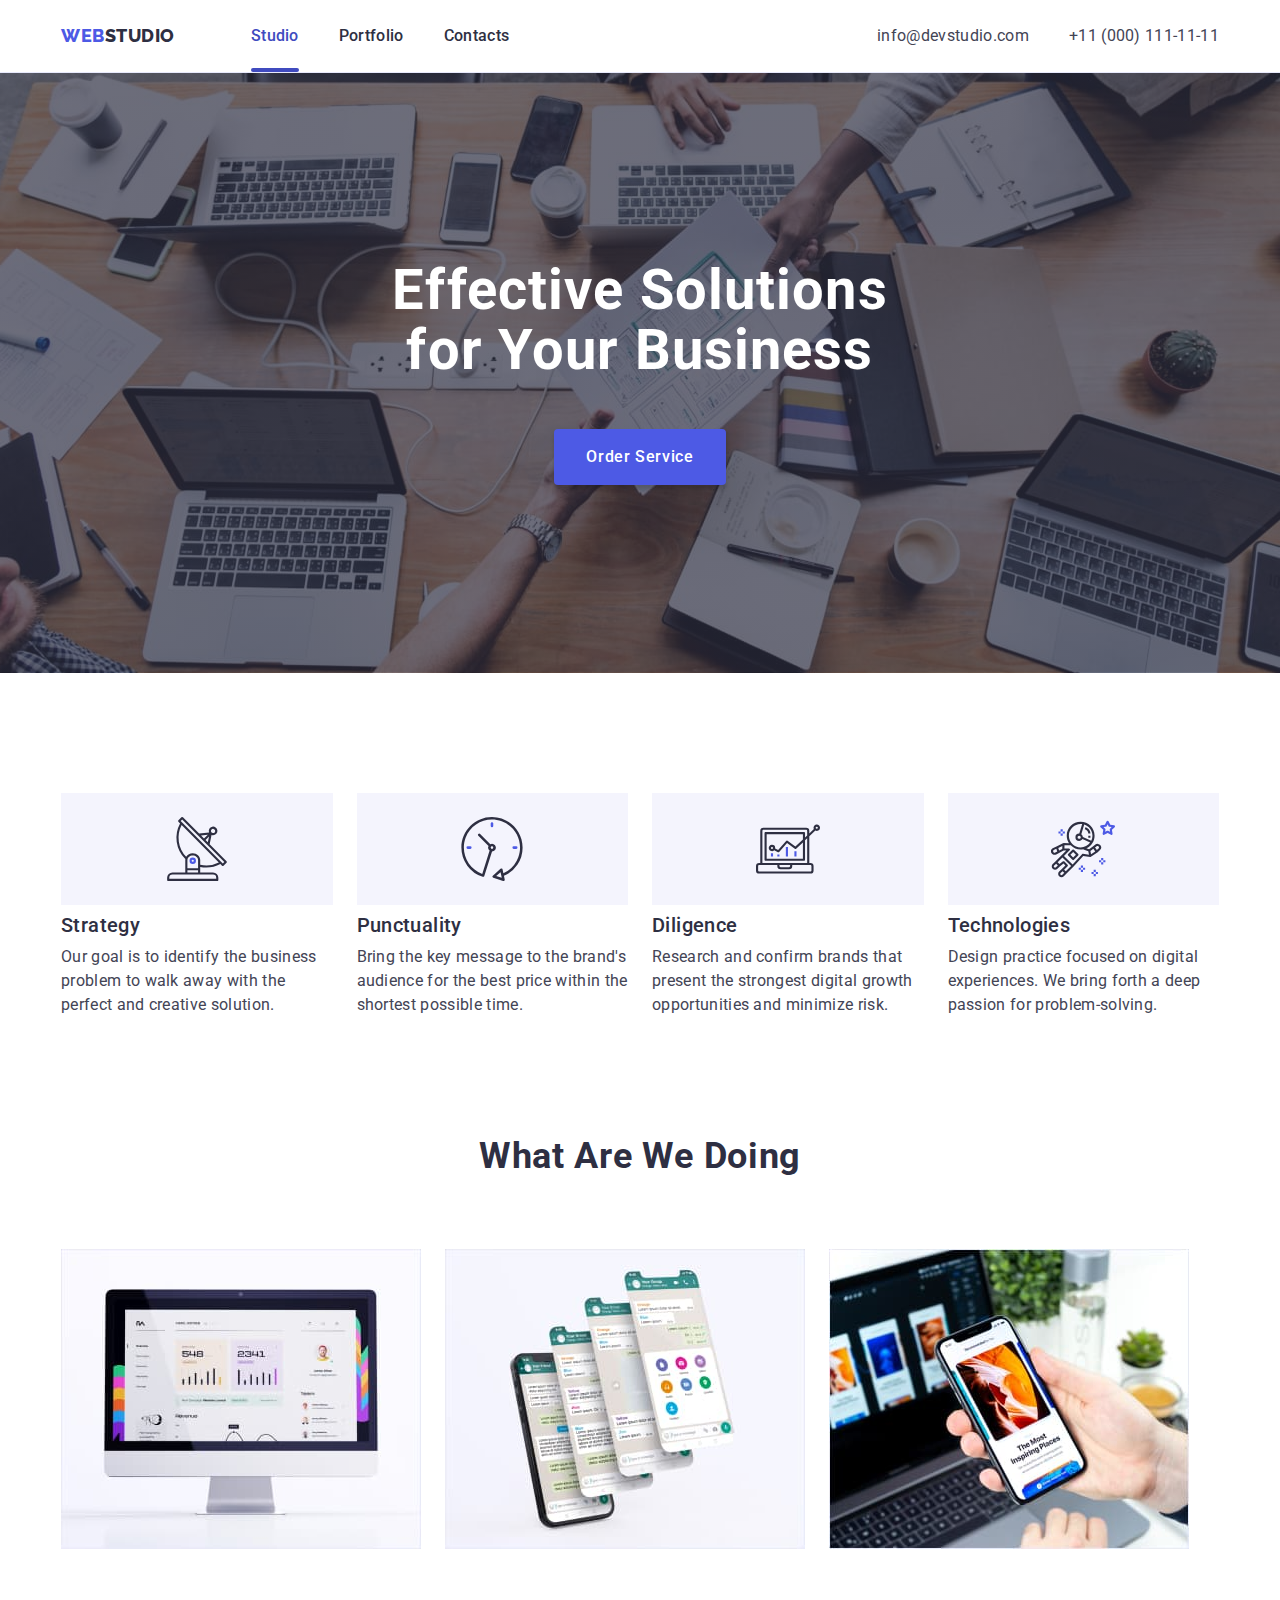
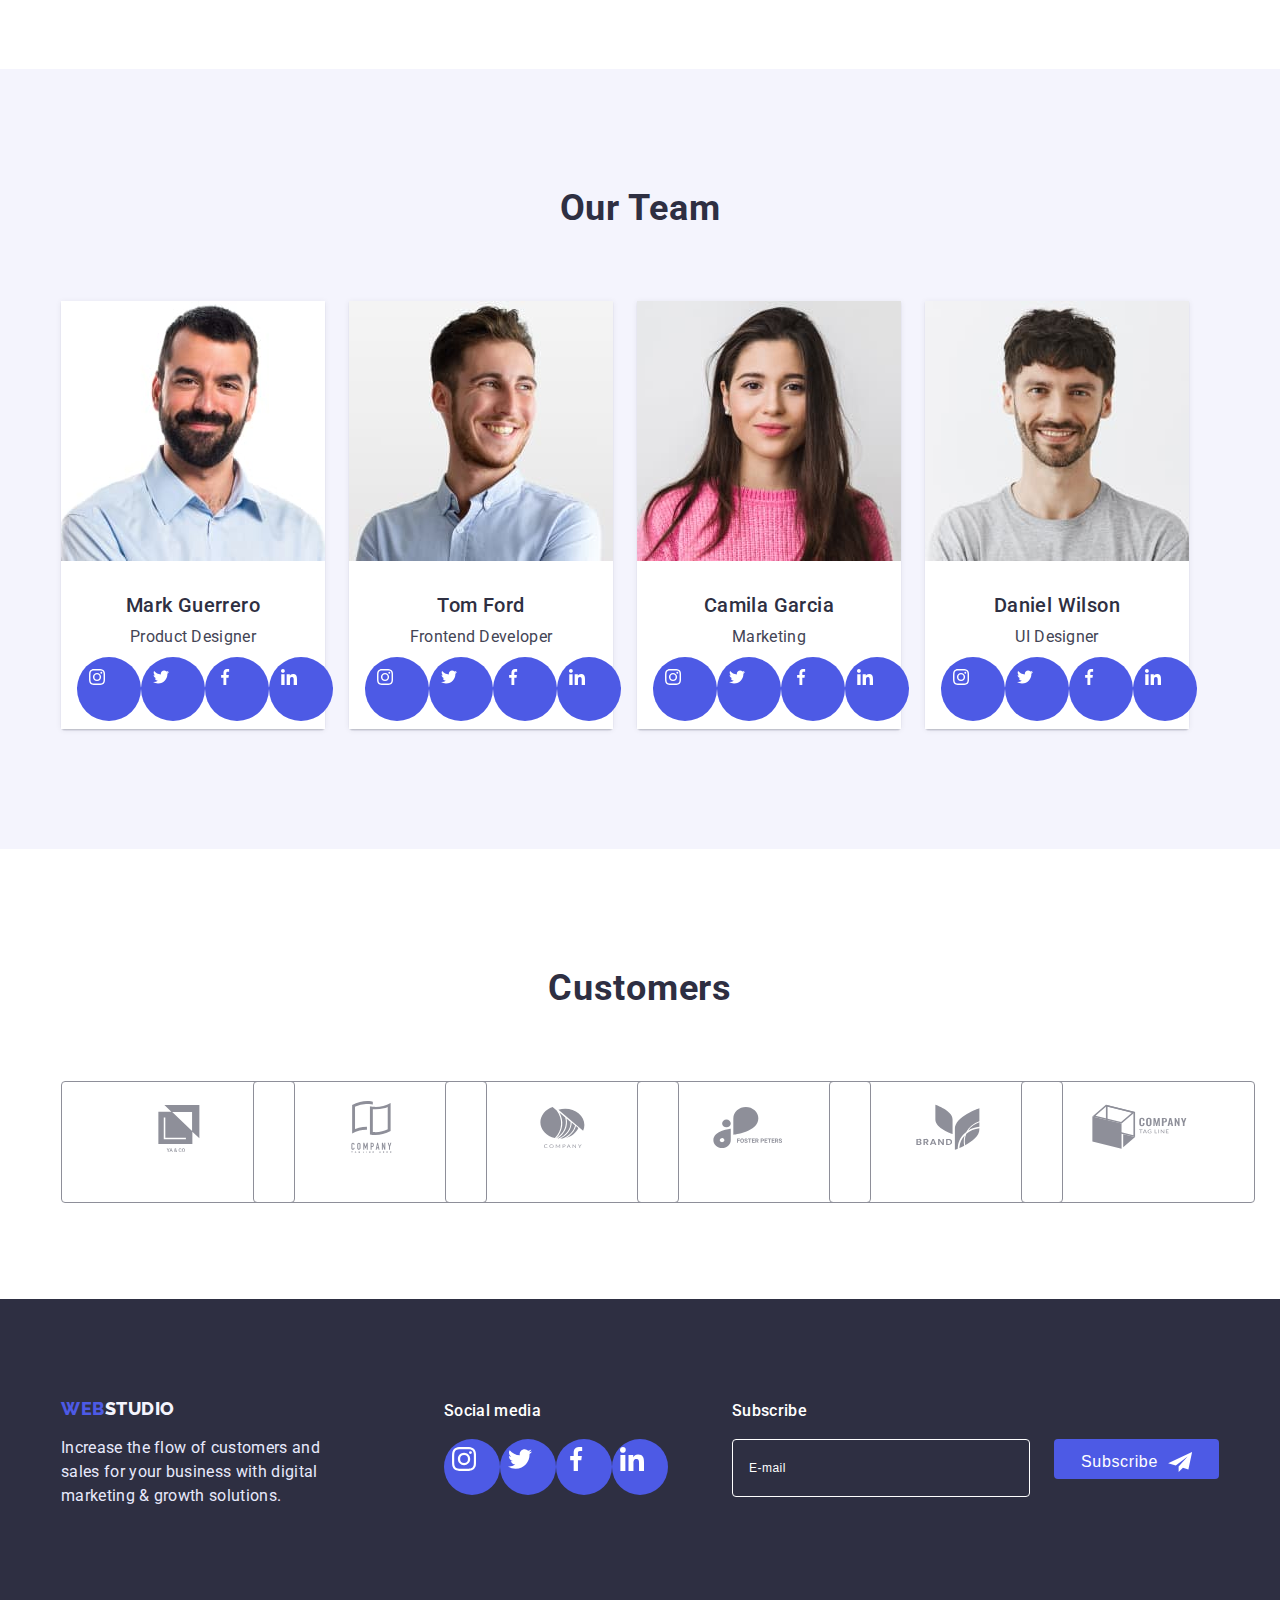
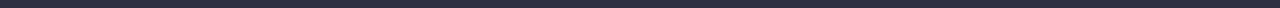
==== commit 788d62b8: "some result" ====
--- a/index.html
+++ b/index.html
@@ -14,6 +14,7 @@
         rel="stylesheet">
     <link rel="stylesheet" href="./css/styles.css">
     <link rel="stylesheet" href="./css/mobile-large.css">
+    <link rel="stylesheet" href="./css/mobile-menu.css">
     <link rel="stylesheet" href="./css/tablet.css">
     <link rel="stylesheet" href="./css/desktop.css">
 </head>
@@ -28,7 +29,7 @@
                 <li class="header-item"> <a href="" class="header-link link">Contacts</a></li>
             </ul>
         </nav>
-        <button type="button" class="header-burger-button"><svg width="32px" height="32px" class="header-burger-icon">
+        <button type="button" class="header-burger-button"data-menu-open><svg width="32px" height="32px" class="header-burger-icon">
                 <use href="./images/symbol-defs-forms.svg#icon-menu_burger"></use>
             </svg></button>
         <address>
@@ -39,6 +40,39 @@
                 </li>
             </ul>
         </address>
+    </div>
+    <div class="mobile-menu"data-menu>
+        <div class="container container-mobile-menu">
+    <button class="mobile-menu-button" type="button"data-menu-close><svg class="mobile-menu-icon" width="8px" height="8px">
+        <use href="./images/symbol-defs-forms.svg#icon-Vector"></use></svg></button>
+    <ul class="mobile-menu-list list">
+        <li class="mobile-menu-item"> <a href="./index.html" class="mobile-menu-link link">Studio</a></li>
+        <li class="mobile-menu-item"> <a href="./portfolio.html" class="mobile-menu-link link">Portfolio</a></li>
+        <li class="mobile-menu-item"> <a href="" class="mobile-menu-link link">Contacts</a></li>
+    </ul>
+    <ul class="mobile-adress-list list">
+        <li class="mobile-adress-tel"> <a class="mobile-tel link" href="tel:+110001111111">+11 (000) 111-11-11</a></li>
+        <li class="mobile-adress-mail"><a class="mobile-mail link" href="mailto:info@devstudio.com">info@devstudio.com</a></li>      
+    </ul>
+    <ul class="mobile-menu-icons list">
+        <li class="menu-icon-item"><a href="" class="menu-icon-link link"><svg class="menu-icon" width="24px"
+                    height="24px">
+                    <use href="./images/symbol-defs.svg#icon-instagram"></use>
+                </svg></a></li>
+        <li class="menu-icon-item"><a href="" class="menu-icon-link link"><svg class="menu-icon" width="24px"
+                    height="24px">
+                    <use href="./images/symbol-defs.svg#icon-twitter"></use>
+                </svg></a></li>
+        <li class="menu-icon-item"><a href="" class="menu-icon-link link"><svg class="menu-icon" width="24px"
+                    height="24px">
+                    <use href="./images/symbol-defs.svg#icon-facebook"></use>
+                </svg></a></li>
+        <li class="menu-icon-item"><a href="" class="menu-icon-link link"><svg class="menu-icon" width="24px"
+                    height="24px">
+                    <use href="./images/symbol-defs.svg#icon-linkedin"></use>
+                </svg></a></li>
+    </ul>
+    </div>
     </div>
 </header> 
     <main>
@@ -297,6 +331,7 @@
 
         </div>
     </div>
+    <script src="./js/mobile-menu.js"></script>
     <script src="./js/modal.js"></script>
 </body>
 </html>
--- a/css/styles.css
+++ b/css/styles.css
@@ -67,123 +67,27 @@
 .header-logo {
     color: inherit;
     font-family: var(--secondary-font);
-        font-weight: 800;
-        font-size: 18px;
-        line-height: 1.33;
-        letter-spacing: 0.03em;
-        text-transform: uppercase;
-        /* margin-right: 76px; */
-        padding: 24px 0;
+    font-weight: 800;
+    font-size: 18px;
+    line-height: 1.33;
+    letter-spacing: 0.03em;
+    text-transform: uppercase;
+    padding: 24px 0;
     
 }
 .header-partlogo {
  color: #4D5AE5;   
 }
 
-/* .header-first {
-    display: flex;
-
-}
-
-.header-item:not(:last-child) {
-    margin-right: 40px;
-
-}
-
-.header-list {
-    display: flex;
-
-}
-
-.header-address:not(:last-child) {
-    margin-right: 40px;
-  
-} */
- 
-/* .nav-flex {
-    display: flex;
-   
-}
-
-.header-flex{
-    display: flex;
-}
- 
-address {
-margin-left: auto;
-} */
-
-   
-/* .header-link {
-    font-weight: 500;
-        font-size: 16px;
-        line-height: 1.5;
-        letter-spacing: 0.02em;
-        color: inherit;
-        padding: 24px 0;
-        display: block;
-        position:relative;
-        transition: color var(--transition-duration) var(--transition-timing);
-}
-.header-link.active{
-    color:var(--accent-color);
-}
-
-.header-link.active::after{
-    content: '';
-    width: 100%;
-    height: 4px;
-    border-radius: 2px;
-    background-color:var(--accent-color);
-    position:absolute;
-    left: 0;
-    bottom: 0;
-
-} */
-
-/* .header-link:hover,
-.header-link:focus {
-    color:var(--accent-color);
-}
-
-.header-mail {
-    font-style: normal;
-        font-weight: 400;
-        font-size: 16px;
-        line-height: 1.5;
-        letter-spacing: 0.02em;
-        color:var(--main-text-color);
-        display: block;
-        padding: 24px 0;
-        transition: color var(--transition-duration) var(--transition-timing);
-}
-.header-mail:hover,
-.header-mail:focus {
-    color: var(--accent-color);
-} */
-
-/* .header-tel {
-    font-style: normal;
-    font-weight: 400;
-    font-size: 16px;
-    line-height: 1.5;
-    letter-spacing: 0.02em;
-    color: var(--main-text-color);
-    padding: 24px 0;
-    display: block;
-    transition: color var(--transition-duration) var(--transition-timing);
-}
-
-.header-tel:hover,
-.header-tel:focus{
-    color:var(--accent-color);
-} */
+
 .header-burger-button{
     background-color:#FFFFFF;
-    /* border: none; */
-    display: block; 
+    border: none; 
+    padding: 0;
     width: 50px;
-    /* margin-right: auto; */
+    margin-left: auto;
+    height:32px;
+    line-height: 0;
 }
 @media screen and (max-width: 768px) {
     .header-first{
@@ -197,7 +101,9 @@
         justify-content: space-between;
         align-items: center;
     } 
-
+   .header{
+    padding: 24px 0;
+   }
 }
  
     /* Section Hero */
--- a/css/mobile-menu.css
+++ b/css/mobile-menu.css
@@ -0,0 +1,135 @@
+@media screen and (max-width: 767px) {
+.mobile-menu{
+    position:fixed;
+    width:100%;
+    height:100%;
+    top:0;
+    left:0;
+    z-index: 100;
+    background-color:#FFFFFF;
+    opacity: 0;
+    visibility: hidden;
+    pointer-events: none;
+}
+.mobile-menu.is-open {
+    opacity: 1;
+    visibility: visible;
+    pointer-events: auto;
+}
+.mobile-menu-button {
+    position: absolute;
+    right: 24px;
+    top: 24px;
+    width: 24px;
+    height: 24px;
+    border-radius: 50%;
+    background-color: #E7E9FC;
+    border: 1px solid rgba(0, 0, 0, 0.1);
+    color: black;
+    transition: background-color var(--transition-duration) var(--transition-timing);
+
+}
+.mobile-menu-icon {
+    position: absolute;
+    left: 50%;
+    top: 50%;
+    transform: translate(-50%, -50%);
+    fill: currentColor;
+    transition: fill var(--transition-duration) var(--transition-timing);
+
+} 
+
+.mobile-menu-button:hover,
+.mobile-menu-button:hover {
+    background-color: var(--accent-color);
+    color: #FFFFFF;} 
+
+.mobile-menu-link {
+      font-weight: 700;
+      font-size: 36px;
+      line-height: 1.11;
+      letter-spacing: 0.02em;
+      color: inherit;
+      transition: color var(--transition-duration) var(--transition-timing);
+      margin-bottom: 25px;
+  }
+.mobile-menu-item:not(:last-child){
+    margin-bottom: 40px;
+}
+.mobile-menu-item{
+    display: block;
+}
+.mobile-menu-item:last-child {
+    margin-bottom: 284px;}
+
+.mobile-menu-link:hover,
+.mobile-menu-link:focus {
+    color: var(--accent-color);
+}
+
+.mobile-tel {
+    font-weight: 700;
+    font-size: 36px;
+    line-height: 1.11;
+    letter-spacing: 0.02em;
+    color: var(--accent-color);
+    transition: color var(--transition-duration) var(--transition-timing);
+
+}
+
+.mobile-adress {
+    display: block;
+}
+.mobile-adress-tel{
+    margin-bottom: 40px;
+}
+.mobile-adress-mail{
+    margin-bottom: 48px;
+} 
+.mobile-mail {
+    font-weight: 500;
+    font-size: 20px;
+    line-height: 1.2;
+    letter-spacing: 0.02em;
+    color: #434455;
+    transition: color var(--transition-duration) var(--transition-timing);
+
+}
+
+  .mobile-menu-icons {
+      display: flex;
+  }
+
+  .menu-icon-item {
+      height: 40px;
+      width: 40px;
+  }
+
+  .menu-icon-item:not(:last-child) {
+      margin-right: 56px;
+  }
+
+  .menu-icon-link {
+      display: inline-block;
+      width: 100%;
+      height: 100%;
+      border-radius: 50%;
+      background-color: #4D5AE5;
+      padding: 8px 8px;
+      color: #FFFFFF;
+      transition: background-color var(--transition-duration) var(--transition-timing);
+  }
+
+  .menu-icon-link:hover,
+  .menu-icon-link:focus {
+      background-color: #404BBF;
+  }
+
+  .menu-icon {
+      fill: currentColor;
+  }
+  .container-mobile-menu{
+    position: relative;
+    padding: 80px 35px 40px 40px;
+  }
+}--- a/css/tablet.css
+++ b/css/tablet.css
@@ -30,8 +30,106 @@
     .modal{
         padding: 72px 24px 24px;  
         width: 408px;
-        
-    }
+         }
+    .mobile-menu{
+        display: none;
+    }
+    .header-burger-button{
+        display: none;
+    }
+    .header-logo{
+        margin-right: 120px;
+    }
+        .header-first {
+            display: flex;
+    
+        }
+    
+        .header-item:not(:last-child) {
+            margin-right: 40px;
+    
+        }
+    
+        .nav-flex {
+            display: flex;
+    
+        }
+    
+        .header-flex {
+            display: flex;
+        }
+    
+        address {
+            margin-left: auto;
+        }
+    
+    
+        .header-link {
+            font-weight: 500;
+            font-size: 16px;
+            line-height: 1.5;
+            letter-spacing: 0.02em;
+            color: inherit;
+            padding: 24px 0;
+            display: block;
+            position: relative;
+            transition: color var(--transition-duration) var(--transition-timing);
+        }
+    
+        .header-link.active {
+            color: var(--accent-color);
+        }
+    
+        .header-link.active::after {
+            content: '';
+            width: 100%;
+            height: 4px;
+            border-radius: 2px;
+            background-color: var(--accent-color);
+            position: absolute;
+            left: 0;
+            bottom: 0;
+    
+        }
+    
+        .header-link:hover,
+        .header-link:focus {
+            color: var(--accent-color);
+        }
+    
+        .header-mail {
+            font-style: normal;
+            font-weight: 400;
+            font-size: 12px;
+            line-height: 1.166;
+            letter-spacing: 0.04em;
+            color: var(--main-text-color);
+            display: block;
+            /* padding: 24px 0; */
+            transition: color var(--transition-duration) var(--transition-timing);
+        }
+    
+        .header-mail:hover,
+        .header-mail:focus {
+            color: var(--accent-color);
+        }
+    
+        .header-tel {
+            font-style: normal;
+            font-weight: 400;
+            font-size: 12px;
+            line-height: 1.166;
+            letter-spacing: 0.04em;
+            color: var(--main-text-color);
+            /* padding: 24px 0; */
+            display: block;
+            transition: color var(--transition-duration) var(--transition-timing);
+        }
+    
+        .header-tel:hover,
+        .header-tel:focus {
+            color: var(--accent-color);
+        }
 }
 
 @media screen and (min-width: 768px) and (max-width: 1200px){
@@ -97,4 +195,10 @@
         margin-left: auto;
         margin-right: auto;
         }
+        .header-flex {
+            align-items: center;
+        }
+        .header-mail{
+            margin-bottom: 12px;
+        }
 }--- a/css/desktop.css
+++ b/css/desktop.css
@@ -96,4 +96,27 @@
     top: 50%;
     transform: translate(-50%, -50%) scale(1);
 }
+.header-logo {
+    margin-right: 76px;
+}
+.header-list {
+    display: flex;
+
+}
+.header-mail{
+    padding: 24px 0;
+    font-size: 16px;
+    line-height: 1.5;
+    letter-spacing: 0.02em;
+}
+.header-tel {
+    padding: 24px 0;
+    font-size: 16px;
+    line-height: 1.5;
+    letter-spacing: 0.02em;
+}
+.header-address:not(:last-child) {
+    margin-right: 40px;
+
+}
 }